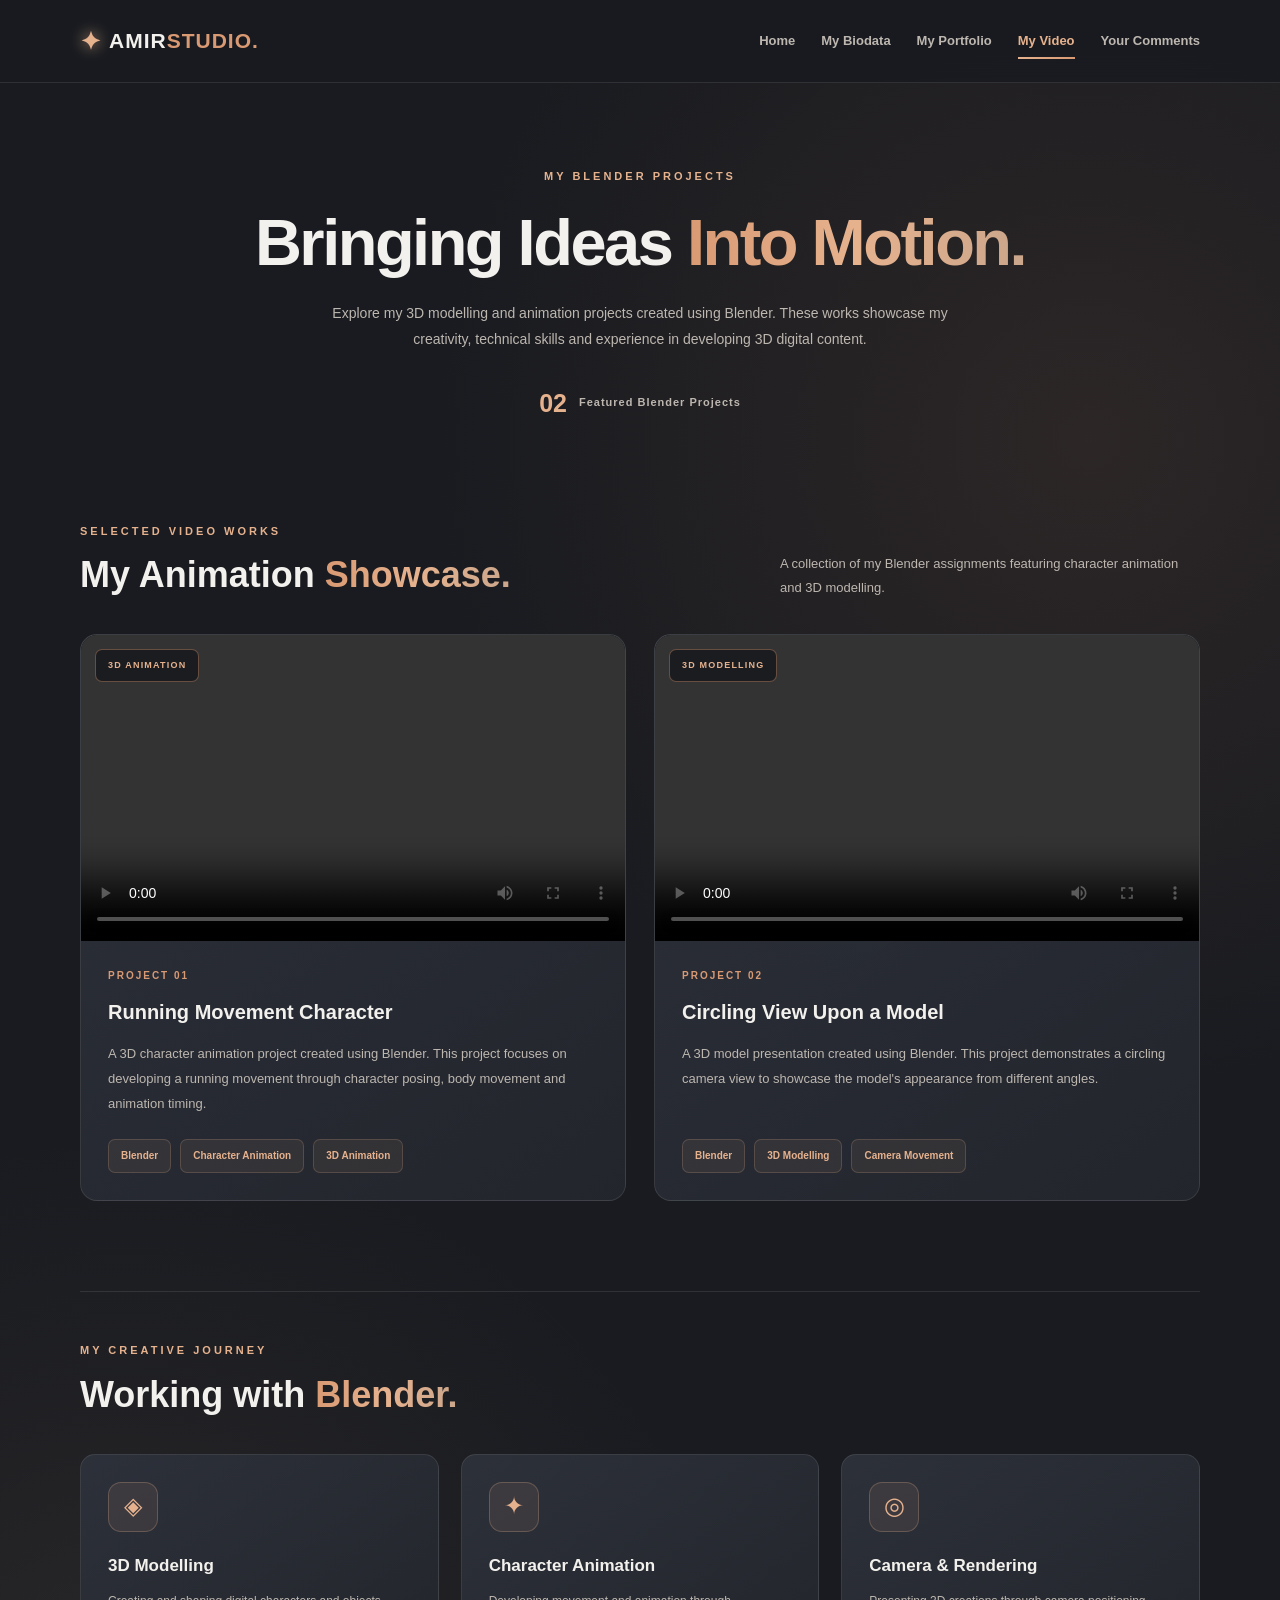
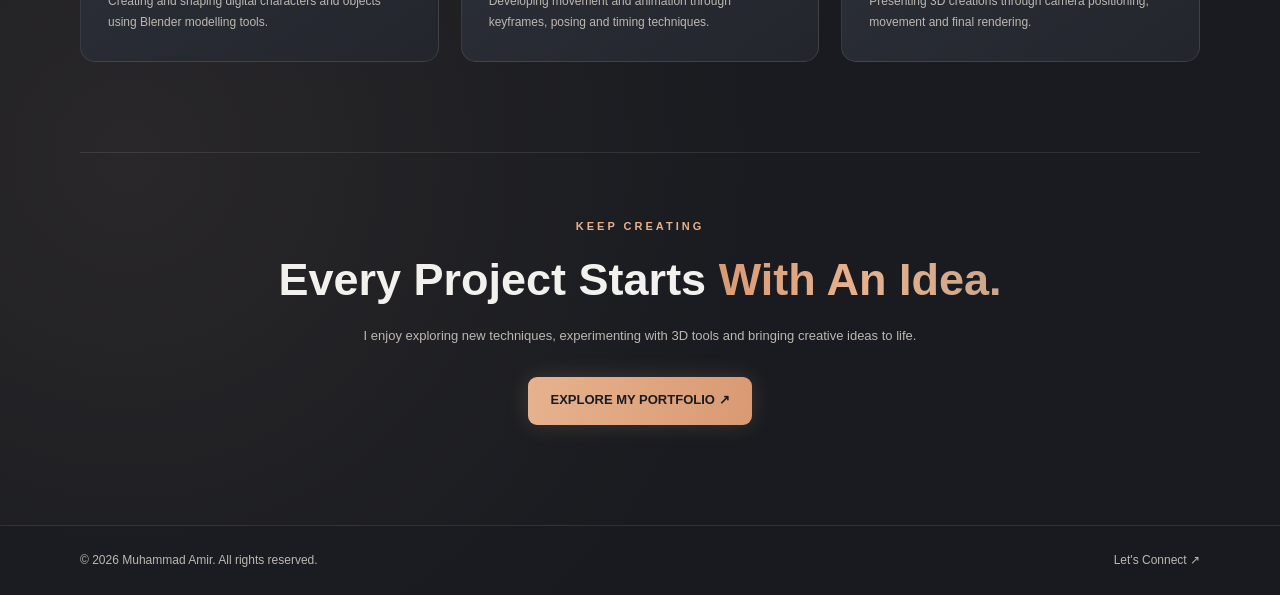
==== video.html @ 8c82a7aa "Add files via upload" ====
<!DOCTYPE html>
<html lang="en">

<head>

    <meta charset="UTF-8">

    <meta name="viewport" content="width=device-width, initial-scale=1.0">

    <title>My Video | AMIR STUDIO</title>

    <link rel="stylesheet" href="css/style.css">

    <script src="js/script.js" defer></script>

</head>

<body class="video-page">


    <!-- NAVIGATION BAR -->

    <header class="site-header">

        <div class="container nav-container">

            <a href="index.html" class="logo">
                <span class="logo-icon">✦</span>
                AMIR<span class="logo-highlight">STUDIO.</span>
            </a>

            <nav class="main-nav">

                <a href="index.html">Home</a>

                <a href="biodata.html">My Biodata</a>

                <a href="portfolio.html">My Portfolio</a>

                <a href="video.html" class="active">My Video</a>

                <a href="comments.html">Your Comments</a>

            </nav>

        </div>

    </header>



    <main>


        <!-- VIDEO HERO -->

        <section class="video-hero container">

            <p class="section-label">
                MY BLENDER PROJECTS
            </p>

            <h1>
                Bringing Ideas
                <span class="gradient-text">Into Motion.</span>
            </h1>

            <p class="video-intro">

                Explore my 3D modelling and animation projects
                created using Blender. These works showcase
                my creativity, technical skills and experience
                in developing 3D digital content.

            </p>

            <div class="video-count">

                <span class="count-number">02</span>

                <span class="count-description">
                    Featured Blender Projects
                </span>

            </div>

        </section>




        <!-- BLENDER PROJECTS -->

        <section class="blender-projects container">


            <!-- SECTION HEADING -->

            <div class="video-section-heading">

                <div>

                    <p class="section-label">
                        SELECTED VIDEO WORKS
                    </p>

                    <h2>
                        My Animation
                        <span class="gradient-text">Showcase.</span>
                    </h2>

                </div>

                <p>
                    A collection of my Blender assignments
                    featuring character animation and
                    3D modelling.
                </p>

            </div>




            <!-- VIDEO GRID -->

            <div class="blender-video-grid">


                <!-- =================================
                     PROJECT 01
                     RUNNING MOVEMENT CHARACTER
                ================================== -->

                <article class="blender-video-card">


                    <!-- VIDEO PLAYER -->

                    <div class="blender-video-frame">

                        <span class="blender-video-label">
                            3D ANIMATION
                        </span>

                        <video
                            controls
                            preload="metadata"
                            playsinline
                        >

                            <source
                                src="videos/running-movement.mp4"
                                type="video/mp4"
                            >

                            Your browser does not support HTML video.

                        </video>

                    </div>



                    <!-- VIDEO INFORMATION -->

                    <div class="blender-video-info">


                        <span class="blender-project-number">
                            PROJECT 01
                        </span>


                        <h3>
                            Running Movement Character
                        </h3>


                        <p>

                            A 3D character animation project
                            created using Blender. This project
                            focuses on developing a running
                            movement through character posing,
                            body movement and animation timing.

                        </p>



                        <!-- PROJECT TAGS -->

                        <div class="blender-video-tags">

                            <span>Blender</span>

                            <span>Character Animation</span>

                            <span>3D Animation</span>

                        </div>


                    </div>

                </article>




                <!-- =================================
                     PROJECT 02
                     CIRCLING VIEW UPON A MODEL
                ================================== -->

                <article class="blender-video-card">


                    <!-- VIDEO PLAYER -->

                    <div class="blender-video-frame">

                        <span class="blender-video-label">
                            3D MODELLING
                        </span>


                        <video
                            controls
                            preload="metadata"
                            playsinline
                        >

                            <source
                                src="videos/circling-view-model.mp4"
                                type="video/mp4"
                            >

                            Your browser does not support HTML video.

                        </video>

                    </div>



                    <!-- VIDEO INFORMATION -->

                    <div class="blender-video-info">


                        <span class="blender-project-number">
                            PROJECT 02
                        </span>


                        <h3>
                            Circling View Upon a Model
                        </h3>


                        <p>

                            A 3D model presentation created
                            using Blender. This project
                            demonstrates a circling camera
                            view to showcase the model's
                            appearance from different angles.

                        </p>



                        <!-- PROJECT TAGS -->

                        <div class="blender-video-tags">

                            <span>Blender</span>

                            <span>3D Modelling</span>

                            <span>Camera Movement</span>

                        </div>


                    </div>

                </article>


            </div>

        </section>




        <!-- CREATIVE PROCESS -->

        <section class="video-process-section container">


            <div class="video-section-heading">

                <div>

                    <p class="section-label">
                        MY CREATIVE JOURNEY
                    </p>

                    <h2>
                        Working with
                        <span class="gradient-text">Blender.</span>
                    </h2>

                </div>

            </div>



            <div class="video-process-grid">


                <div class="video-process-card">

                    <div class="video-process-icon">
                        ◈
                    </div>

                    <h3>3D Modelling</h3>

                    <p>
                        Creating and shaping digital
                        characters and objects using
                        Blender modelling tools.
                    </p>

                </div>



                <div class="video-process-card">

                    <div class="video-process-icon">
                        ✦
                    </div>

                    <h3>Character Animation</h3>

                    <p>
                        Developing movement and animation
                        through keyframes, posing and
                        timing techniques.
                    </p>

                </div>



                <div class="video-process-card">

                    <div class="video-process-icon">
                        ◎
                    </div>

                    <h3>Camera & Rendering</h3>

                    <p>
                        Presenting 3D creations through
                        camera positioning, movement
                        and final rendering.
                    </p>

                </div>


            </div>

        </section>




        <!-- CLOSING -->

        <section class="video-closing container">

            <p class="section-label">
                KEEP CREATING
            </p>

            <h2>
                Every Project Starts
                <span class="gradient-text">With An Idea.</span>
            </h2>

            <p>

                I enjoy exploring new techniques,
                experimenting with 3D tools and
                bringing creative ideas to life.

            </p>

            <a href="portfolio.html" class="btn btn-primary">

                EXPLORE MY PORTFOLIO ↗

            </a>

        </section>


    </main>




    <!-- FOOTER -->

    <footer class="site-footer">

        <div class="container footer-content">

            <p>
                © 2026 Muhammad Amir. All rights reserved.
            </p>

            <a href="comments.html">
                Let's Connect ↗
            </a>

        </div>

    </footer>


</body>

</html>
---- css/style.css ----
/* AMIR STUDIO — CHARCOAL + COPPER
   Complete stylesheet for all five pages. */

:root {
    --bg: #191B20;
    --surface: #23262D;
    --surface-light: #2E323B;
    --copper: #D99A73;
    --copper-light: #E6B28E;
    --sand: #CBA68B;
    --text: #F3F1ED;
    --muted: #BDB7B0;
    --border: rgba(243, 241, 237, 0.10);
}

/* GENERAL */

* { margin: 0; padding: 0; box-sizing: border-box; }

html { scroll-behavior: smooth; }

body {
    font-family: Arial, Helvetica, sans-serif;
    color: var(--text);
    line-height: 1.6;
    overflow-x: hidden;
    background:
        radial-gradient(
            circle at 85% 20%,
            rgba(185, 121, 84, 0.12),
            transparent 32%
        ),
        radial-gradient(
            circle at 10% 80%,
            rgba(230, 178, 142, 0.08),
            transparent 30%
        ),
        var(--bg);
}

a { text-decoration: none; }

img { max-width: 100%; }

.container {
    width: min(1120px, calc(100% - 48px));
    margin: 0 auto;
}

/* NAVIGATION */

.site-header {
    position: relative; z-index: 10;
    border-bottom: 1px solid var(--border);
    backdrop-filter: blur(15px);
    -webkit-backdrop-filter: blur(15px);
    background: rgba(25, 27, 32, 0.88);
}

.nav-container {
    min-height: 82px; display: flex;
    justify-content: space-between; align-items: center; gap: 24px;
}

.logo {
    display: inline-flex; align-items: center;
    color: var(--text); font-size: 21px; font-weight: 800;
    letter-spacing: 1px; white-space: nowrap;
}

.logo-icon {
    color: var(--copper-light); margin-right: 7px;
    font-size: 25px; text-shadow: 0 0 15px var(--copper-light);
}

.logo-highlight { color: var(--copper); }

.main-nav { display: flex; align-items: center; gap: 26px; }

.main-nav a {
    position: relative; color: var(--muted);
    font-size: 13px; font-weight: 600;
    padding: 8px 0; transition: 0.3s ease;
}

.main-nav a::after {
    content: ""; position: absolute;
    left: 0; bottom: 0; width: 0; height: 2px;
    background: linear-gradient(
        90deg, var(--copper-light), var(--copper)
    );
    transition: width 0.3s ease;
}

.main-nav a:hover,
.main-nav a.active { color: var(--copper-light); }

.main-nav a:hover::after,
.main-nav a.active::after { width: 100%; }

.gradient-text {
    display: block;
    background: linear-gradient(
        90deg, var(--copper), var(--copper-light), var(--sand)
    );
    background-clip: text;
    -webkit-background-clip: text;
    -webkit-text-fill-color: transparent;
}

/* HOMEPAGE */

.hero {
    min-height: 650px; display: grid;
    grid-template-columns: 1.05fr 0.95fr;
    align-items: center; gap: 35px;
    padding-top: 65px; padding-bottom: 65px;
}

.hero-content { position: relative; z-index: 2; }

.eyebrow {
    display: inline-flex; align-items: center; gap: 10px;
    color: var(--copper-light); font-size: 11px;
    font-weight: 700; letter-spacing: 2px; margin-bottom: 25px;
}

.status-dot {
    width: 8px; height: 8px; border-radius: 50%;
    background: var(--copper-light);
    box-shadow: 0 0 12px var(--copper-light);
    animation: pulse 2s infinite;
}

.hero h1 {
    font-size: clamp(43px, 5.5vw, 72px);
    line-height: 1.12; letter-spacing: -3px;
    font-weight: 800; margin-bottom: 24px;
}

.hero-intro {
    max-width: 490px; font-size: 15px;
    color: var(--muted); line-height: 1.9; margin-bottom: 32px;
}

.hero-intro strong { color: var(--text); }

.hero-actions {
    display: flex; align-items: center;
    flex-wrap: wrap; gap: 15px;
}

/* BUTTONS */

.btn {
    min-height: 48px; padding: 12px 22px;
    display: inline-flex; align-items: center; justify-content: center;
    gap: 12px; border-radius: 9px;
    font-size: 13px; font-weight: 700; transition: all 0.3s ease;
}

.btn-primary {
    background: linear-gradient(
        100deg, var(--copper-light), var(--copper)
    );
    color: #191B20;
    box-shadow: 0 0 22px rgba(230, 178, 142, 0.18);
}

.btn-primary:hover {
    transform: translateY(-4px);
    box-shadow: 0 0 28px rgba(230, 178, 142, 0.4);
}

.btn-secondary {
    color: var(--text);
    border: 1px solid rgba(243, 241, 237, 0.2);
    background: rgba(243, 241, 237, 0.02);
}

.btn-secondary:hover {
    border-color: var(--copper); color: var(--copper);
    transform: translateY(-4px);
}

.hero-note {
    display: flex; align-items: center; gap: 12px;
    color: var(--muted); font-size: 12px; margin-top: 45px;
}

.note-line {
    display: block; width: 30px; height: 2px;
    background: var(--sand); box-shadow: 0 0 10px var(--sand);
}

/* HOMEPAGE PROFILE */

.hero-art {
    min-height: 460px; display: flex;
    justify-content: center; align-items: center; position: relative;
}

.visual-card {
    width: 310px; height: 380px; padding: 22px;
    position: relative; z-index: 2; display: flex;
    flex-direction: column; justify-content: space-between;
    overflow: hidden; border-radius: 25px;
    transform: rotate(-5deg); transition: 0.5s ease;
    border: 1px solid rgba(217, 154, 115, 0.5);
    background: linear-gradient(
        145deg,
        rgba(217, 154, 115, 0.22),
        rgba(35, 38, 45, 0.95) 55%,
        rgba(230, 178, 142, 0.14)
    );
    box-shadow:
        0 0 50px rgba(185, 121, 84, 0.2),
        inset 0 0 35px rgba(243, 241, 237, 0.03);
}

.visual-card:hover {
    transform: rotate(0deg) scale(1.04);
    box-shadow:
        0 0 65px rgba(185, 121, 84, 0.35),
        inset 0 0 35px rgba(243, 241, 237, 0.05);
}

.visual-top {
    display: flex; justify-content: space-between;
    align-items: center; color: var(--muted);
    font-size: 10px; letter-spacing: 2px;
}

.visual-dot {
    width: 9px; height: 9px; border-radius: 50%;
    background: var(--sand); box-shadow: 0 0 12px var(--sand);
}

.profile-photo {
    display: block; width: 100%; height: 270px;
    object-fit: cover; object-position: center 18%;
    border-radius: 16px; transition: 0.4s ease;
    border: 1px solid rgba(230, 178, 142, 0.5);
    box-shadow:
        0 0 25px rgba(230, 178, 142, 0.16),
        0 0 35px rgba(217, 154, 115, 0.15);
}

.visual-card:hover .profile-photo {
    transform: scale(1.02);
    box-shadow: 0 0 35px rgba(230, 178, 142, 0.3);
}

.visual-bottom {
    display: flex; justify-content: space-between;
    color: var(--copper-light); font-size: 9px;
    font-weight: 700; letter-spacing: 1px;
}

.orbit {
    position: absolute; border-radius: 50%; pointer-events: none;
    border: 1px solid rgba(230, 178, 142, 0.25);
}

.orbit-one {
    width: 420px; height: 420px;
    animation: rotate-orbit 18s linear infinite;
}

.orbit-two {
    width: 490px; height: 300px;
    animation: rotate-orbit 25s linear infinite reverse;
    border-color: rgba(203, 166, 139, 0.3);
}

.floating-tag {
    position: absolute; z-index: 3;
    padding: 12px 16px; border-radius: 10px;
    box-shadow: 0 10px 30px rgba(0, 0, 0, 0.3);
    font-size: 10px; font-weight: 700; letter-spacing: 1px;
    animation: float 3s ease-in-out infinite;
    border: 1px solid rgba(243, 241, 237, 0.15);
    background: rgba(35, 38, 45, 0.95);
}

.tag-top { top: 65px; right: -5px; color: var(--copper); }

.tag-bottom {
    bottom: 65px; left: -12px;
    color: var(--copper-light); animation-delay: 1.5s;
}

.tag-dot {
    display: inline-block; width: 8px; height: 8px;
    border-radius: 50%; margin-right: 7px;
    background: var(--copper-light);
    box-shadow: 0 0 12px var(--copper-light);
}

.creative-strip {
    display: grid; grid-template-columns: repeat(3, 1fr);
    gap: 20px; padding: 25px 0;
    border-top: 1px solid var(--border);
    border-bottom: 1px solid var(--border);
}

.creative-strip div { display: flex; align-items: center; gap: 15px; }

.creative-strip span {
    color: var(--copper); font-size: 12px; font-weight: 800;
}

.creative-strip p {
    color: var(--muted); font-size: 11px;
    font-weight: 700; letter-spacing: 1.5px;
}

/* SHARED HEADINGS */

.section-heading { text-align: center; margin-bottom: 55px; }

.section-label {
    color: var(--copper-light); font-size: 11px;
    font-weight: 700; letter-spacing: 3px; margin-bottom: 12px;
}

.section-heading h2 {
    font-size: clamp(35px, 5vw, 52px);
    font-weight: 800; letter-spacing: -2px; margin-bottom: 12px;
}

.section-heading h2 .gradient-text { display: inline; }

.section-description { color: var(--muted); font-size: 14px; }

/* PROJECT CARDS */

.featured-projects { padding-top: 110px; padding-bottom: 100px; }

.project-grid {
    display: grid;
    grid-template-columns: repeat(3, minmax(0, 1fr));
    gap: 25px;
}

.project-card {
    min-width: 0; overflow: hidden;
    border: 1px solid var(--border); border-radius: 16px;
    transition:
        transform 0.4s ease,
        border-color 0.4s ease,
        box-shadow 0.4s ease;
    background: linear-gradient(
        145deg, rgba(46, 50, 59, 0.9), rgba(35, 38, 45, 0.95)
    );
}

.project-card:hover {
    transform: translateY(-9px); border-color: var(--copper);
    box-shadow:
        0 15px 40px rgba(185, 121, 84, 0.16),
        0 0 20px rgba(230, 178, 142, 0.08);
}

.project-image {
    height: 245px; position: relative; display: flex;
    justify-content: center; align-items: center;
    overflow: hidden; padding: 8px; background: #202329;
}

.project-image img {
    display: block; width: 100%; height: 100%;
    object-fit: contain; object-position: center;
    transition: transform 0.5s ease;
}

.project-card:hover .project-image img { transform: scale(1.04); }

.project-category {
    position: absolute; top: 14px; left: 14px; z-index: 1;
    padding: 7px 11px; border-radius: 6px;
    color: var(--copper-light); font-size: 9px;
    font-weight: 700; letter-spacing: 1px;
    backdrop-filter: blur(10px);
    -webkit-backdrop-filter: blur(10px);
    background: rgba(25, 27, 32, 0.9);
    border: 1px solid rgba(217, 154, 115, 0.4);
}

.project-info { padding: 23px; }

.project-number {
    display: block; color: var(--copper);
    font-size: 10px; font-weight: 700;
    letter-spacing: 2px; margin-bottom: 10px;
}

.project-info h3 {
    color: var(--text); font-size: 17px;
    line-height: 1.4; margin-bottom: 12px;
}

.project-info p {
    min-height: 85px; color: var(--muted);
    font-size: 12px; line-height: 1.8; margin-bottom: 18px;
}

.project-link {
    display: inline-flex; align-items: center; gap: 10px;
    color: var(--copper-light); font-size: 12px; font-weight: 700;
    transition: color 0.3s ease, gap 0.3s ease;
}

.project-link:hover { color: var(--copper); gap: 15px; }

.projects-footer {
    display: flex; justify-content: center; margin-top: 45px;
}

/* BIODATA */

.biodata-hero {
    padding-top: 65px; padding-bottom: 35px; text-align: center;
}

.biodata-hero h1 {
    font-size: clamp(42px, 5vw, 58px);
    line-height: 1.15; margin: 15px 0;
}

.biodata-hero .gradient-text { display: inline; }

.biodata-hero > p:last-child { color: var(--muted); font-size: 14px; }

.about-section { padding-top: 35px; padding-bottom: 90px; }

.about-content {
    display: grid;
    grid-template-columns: 300px minmax(0, 1fr);
    align-items: center; gap: 55px;
}

.about-image {
    position: relative; isolation: isolate;
    width: 300px; height: 450px; padding: 5px; border: none;
    border-radius: 22px;
    transition: transform 0.4s ease, box-shadow 0.4s ease;
    background: linear-gradient(
        145deg, #D99A73 0%, #E6B28E 55%, #B97954 100%
    );
    box-shadow:
        0 18px 45px rgba(0, 0, 0, 0.35),
        0 0 25px rgba(230, 178, 142, 0.16),
        0 0 35px rgba(217, 154, 115, 0.13);
}

.about-image::after {
    content: ""; position: absolute;
    inset: 13px -12px -12px 13px; border-radius: 22px;
    z-index: 1; pointer-events: none;
    transition: transform 0.4s ease, border-color 0.4s ease;
    border: 1.5px solid rgba(217, 154, 115, 0.7);
}

.about-image::before {
    content: ""; position: absolute; top: -5px; right: 28px;
    width: 48px; height: 5px;
    background: var(--copper-light);
    border-radius: 10px;
    box-shadow: 0 0 14px var(--copper-light); z-index: 3;
}

.about-image img {
    position: relative; z-index: 2; display: block;
    width: 100%; height: 100%; object-fit: cover;
    object-position: center top; border-radius: 17px;
    border: 1px solid rgba(25, 27, 32, 0.4);
}

.about-image:hover {
    transform: translateY(-7px);
    box-shadow:
        0 22px 50px rgba(0, 0, 0, 0.4),
        0 0 35px rgba(230, 178, 142, 0.24),
        0 0 40px rgba(217, 154, 115, 0.2);
}

.about-image:hover::after {
    transform: translate(5px, 5px);
    border-color: var(--copper-light);
}

.about-text { max-width: 600px; }

.about-text h2 {
    color: var(--text); font-size: 32px;
    font-weight: 800; margin-bottom: 20px;
}

.about-text p {
    color: var(--muted); font-size: 14px;
    line-height: 1.9; margin-bottom: 15px;
}

.personal-section { padding-top: 60px; padding-bottom: 90px; }

.personal-grid {
    display: grid;
    grid-template-columns: repeat(2, minmax(0, 1fr)); gap: 20px;
}

.info-card {
    padding: 25px; border: 1px solid var(--border);
    border-radius: 14px; transition: 0.3s ease;
    background: linear-gradient(
        145deg, rgba(46, 50, 59, 0.95), rgba(35, 38, 45, 0.95)
    );
}

.info-card:hover {
    transform: translateY(-5px); border-color: var(--copper);
    box-shadow: 0 10px 30px rgba(185, 121, 84, 0.12);
}

.info-label {
    display: block; color: var(--copper-light);
    font-size: 10px; font-weight: 700;
    letter-spacing: 2px; margin-bottom: 10px;
}

.info-card h3 {
    color: var(--text); font-size: 17px;
    font-weight: 700; line-height: 1.5;
}

/* EDUCATION */

.education-section { padding-top: 60px; padding-bottom: 90px; }

.education-list {
    max-width: 950px; margin: 0 auto;
    display: flex; flex-direction: column; gap: 24px;
}

.education-card {
    position: relative; min-width: 0; display: flex;
    align-items: flex-start; gap: 25px; padding: 32px;
    border: 1px solid rgba(255, 255, 255, 0.09);
    border-left: 3px solid var(--copper);
    border-radius: 16px; transition: all 0.35s ease;
    background: linear-gradient(
        145deg, rgba(46, 50, 59, 0.96), rgba(35, 38, 45, 0.96)
    );
    border-top: 1px solid rgba(243, 241, 237, 0.09);
    border-right: 1px solid rgba(243, 241, 237, 0.09);
    border-bottom: 1px solid rgba(243, 241, 237, 0.09);
}

.education-card:hover {
    transform: translateX(6px);
    border-color: var(--copper-light);
    box-shadow:
        0 12px 35px rgba(230, 178, 142, 0.1),
        0 0 22px rgba(217, 154, 115, 0.08);
}

.education-icon {
    flex-shrink: 0; width: 55px; height: 55px;
    display: flex; justify-content: center; align-items: center;
    color: var(--copper-light); font-size: 23px;
    border-radius: 14px; background: rgba(230, 178, 142, 0.09);
    border: 1px solid rgba(230, 178, 142, 0.25);
}

.education-details { flex: 1; min-width: 0; }

.education-date {
    display: inline-block; color: var(--copper);
    font-size: 10px; font-weight: 800;
    letter-spacing: 2px; margin-bottom: 12px;
}

.education-details h3 {
    color: var(--text); font-size: 20px;
    line-height: 1.5; margin-bottom: 10px;
}

.education-details > p {
    color: var(--muted); font-size: 13px;
    line-height: 1.8; margin-bottom: 5px;
}

.education-details .education-description { margin-top: 12px; }

/* ACHIEVEMENTS */

.achievement-section { padding-top: 60px; padding-bottom: 90px; }

.achievement-card {
    display: flex; align-items: flex-start; gap: 20px;
    min-width: 0; padding: 28px;
    border: 1px solid var(--border); border-radius: 16px;
    transition: all 0.35s ease;
    background: linear-gradient(
        145deg, rgba(46, 50, 59, 0.95), rgba(35, 38, 45, 0.95)
    );
}

.achievement-card:hover {
    transform: translateY(-6px); border-color: var(--copper);
    box-shadow: 0 12px 30px rgba(185, 121, 84, 0.14);
}

.achievement-icon {
    flex-shrink: 0; width: 48px; height: 48px;
    display: flex; align-items: center; justify-content: center;
    border-radius: 13px; color: var(--copper-light);
    font-size: 13px; font-weight: 800;
    background: rgba(217, 154, 115, 0.12);
    border: 1px solid rgba(217, 154, 115, 0.3);
}

.achievement-content { flex: 1; min-width: 0; }

.achievement-content .education-date {
    display: block; color: var(--copper);
    font-size: 10px; font-weight: 800; letter-spacing: 2px;
}

.achievement-content h3 {
    color: var(--text); font-size: 17px;
    line-height: 1.5; margin: 12px 0;
}

.achievement-content p {
    color: var(--muted); font-size: 13px; line-height: 1.8;
}

.leadership-highlight {
    display: flex; align-items: center; gap: 25px;
    padding: 30px; margin-bottom: 55px;
    border: 1px solid rgba(230, 178, 142, 0.25);
    border-left: 4px solid var(--copper-light);
    border-radius: 16px; transition: 0.35s ease;
    background: linear-gradient(
        120deg,
        rgba(230, 178, 142, 0.1),
        rgba(217, 154, 115, 0.12),
        rgba(203, 166, 139, 0.06)
    );
    border-top: 1px solid rgba(230, 178, 142, 0.25);
    border-right: 1px solid rgba(230, 178, 142, 0.25);
    border-bottom: 1px solid rgba(230, 178, 142, 0.25);
}

.leadership-highlight:hover {
    transform: translateY(-5px); border-color: var(--copper);
    box-shadow:
        0 12px 35px rgba(230, 178, 142, 0.1),
        0 0 25px rgba(217, 154, 115, 0.08);
}

.leadership-icon {
    flex-shrink: 0; width: 80px; height: 80px;
    display: flex; align-items: center; justify-content: center;
    border-radius: 18px; color: var(--copper-light);
    font-size: 28px; background: rgba(230, 178, 142, 0.12);
    border: 1px solid rgba(230, 178, 142, 0.3);
    box-shadow: 0 0 20px rgba(230, 178, 142, 0.08);
}

.leadership-info { flex: 1; min-width: 0; }

.leadership-info .education-date {
    display: inline-block; margin-bottom: 5px;
}

.leadership-info h3 {
    color: var(--text); font-size: 21px;
    line-height: 1.4; margin-bottom: 8px;
}

.leadership-info p {
    color: var(--muted); font-size: 13px; line-height: 1.8;
}

/* PROGRAMMES */

.program-heading {
    display: grid; grid-template-columns: 1fr 0.85fr;
    align-items: center; gap: 40px; margin-bottom: 30px;
}

.program-heading-title {
    display: flex; flex-direction: column; gap: 8px;
}

.program-kicker {
    color: var(--copper-light); font-size: 11px;
    font-weight: 800; letter-spacing: 2.5px; margin: 0;
}

.program-heading h3 {
    color: var(--text); font-size: clamp(25px, 3vw, 32px);
    line-height: 1.3; margin: 0;
}

.program-heading-description {
    color: var(--muted); font-size: 13px;
    line-height: 1.8; margin: 0; max-width: 450px;
}

.program-grid {
    display: grid;
    grid-template-columns: repeat(2, minmax(0, 1fr)); gap: 20px;
}

.program-grid .achievement-card {
    display: flex; align-items: flex-start; gap: 18px;
    min-width: 0; min-height: 190px; padding: 25px;
    border: 1px solid var(--border); border-radius: 15px;
    transition:
        transform 0.35s ease,
        border-color 0.35s ease,
        box-shadow 0.35s ease;
    background: linear-gradient(
        145deg, rgba(46, 50, 59, 0.96), rgba(35, 38, 45, 0.98)
    );
}

.program-grid .achievement-card:hover {
    transform: translateY(-6px);
    border-color: var(--copper-light);
    box-shadow:
        0 12px 30px rgba(230, 178, 142, 0.1),
        0 0 20px rgba(217, 154, 115, 0.08);
}

.program-grid .achievement-icon {
    flex-shrink: 0; width: 60px; height: 60px;
    display: flex; align-items: center; justify-content: center;
    color: var(--copper-light); border-radius: 16px;
    font-size: 15px; font-weight: 800;
    background: rgba(217, 154, 115, 0.12);
    border: 1px solid rgba(217, 154, 115, 0.3);
}

.program-grid .achievement-content { flex: 1; min-width: 0; }

.program-grid .achievement-content .education-date {
    display: block; color: var(--copper);
    font-size: 10px; font-weight: 800; letter-spacing: 1.8px;
    line-height: 1.7; margin-bottom: 10px;
}

.program-grid .achievement-content h3 {
    color: var(--text); font-size: 17px; font-weight: 700;
    line-height: 1.5; margin: 3px 0 16px;
}

.program-grid .achievement-content p {
    color: var(--muted); font-size: 13px;
    line-height: 1.8; margin-bottom: 5px;
}

.program-grid .achievement-content p strong {
    color: var(--copper-light); font-weight: 700;
}

/* SKILLS AND INTERESTS */

.skills-section { padding-top: 60px; padding-bottom: 90px; }

.skills-grid {
    display: grid;
    grid-template-columns: repeat(3, minmax(0, 1fr)); gap: 22px;
}

.skill-card {
    padding: 28px 23px;
    border: 1px solid var(--border);
    border-radius: 16px; transition: 0.35s ease;
    background: linear-gradient(
        145deg, rgba(46, 50, 59, 0.95), rgba(35, 38, 45, 0.95)
    );
}

.skill-card:hover {
    transform: translateY(-7px); border-color: var(--copper);
    box-shadow: 0 12px 30px rgba(185, 121, 84, 0.15);
}

.skill-icon {
    width: 52px; height: 52px;
    display: flex; align-items: center; justify-content: center;
    margin-bottom: 22px; border-radius: 12px;
    color: var(--copper-light); font-size: 24px; font-weight: 800;
    background: rgba(217, 154, 115, 0.12);
    border: 1px solid rgba(217, 154, 115, 0.3);
}

.skill-card h3 {
    color: var(--text); font-size: 18px; margin-bottom: 12px;
}

.skill-card p {
    color: var(--muted); font-size: 13px; line-height: 1.8;
}

.interests-box {
    margin-top: 35px; padding: 30px;
    border: 1px solid var(--border); border-radius: 16px;
    background: rgba(35, 38, 45, 0.75);
}

.interests-box h3 {
    color: var(--text); font-size: 20px; margin-bottom: 20px;
}

.interest-tags { display: flex; flex-wrap: wrap; gap: 12px; }

.interest-tags span {
    padding: 9px 15px; color: var(--copper-light);
    border-radius: 8px; font-size: 12px; font-weight: 600;
    transition: 0.3s ease;
    background: rgba(230, 178, 142, 0.07);
    border: 1px solid rgba(230, 178, 142, 0.2);
}

.interest-tags span:hover {
    color: var(--text); border-color: var(--copper);
    background: rgba(217, 154, 115, 0.18);
}

/* TIMETABLE */

.timetable-section { padding-top: 60px; padding-bottom: 110px; }

.timetable-wrapper {
    width: 100%; overflow-x: auto;
    background: var(--surface);
    border: 1px solid var(--border); border-radius: 14px;
}

.timetable {
    width: 100%; border-collapse: collapse;
    min-width: 600px; color: var(--text);
}

.timetable th {
    padding: 18px 22px; text-align: left;
    color: var(--copper-light); font-size: 11px;
    font-weight: 800; letter-spacing: 1.5px;
    background: linear-gradient(
        100deg, rgba(217, 154, 115, 0.2), rgba(230, 178, 142, 0.12)
    );
}

.timetable td {
    padding: 17px 22px; color: var(--muted); font-size: 13px;
    border-bottom: 1px solid var(--border);
}

.timetable tbody tr:last-child td { border-bottom: none; }

.timetable tbody tr { transition: 0.3s ease; }

.timetable td:first-child { color: var(--text); font-weight: 700; }

.timetable tbody tr:hover {
    background: rgba(217, 154, 115, 0.08);
}

/* PORTFOLIO */

.portfolio-hero {
    padding-top: 85px; padding-bottom: 75px; text-align: center;
}

.portfolio-hero h1 {
    font-size: clamp(42px, 6vw, 68px); font-weight: 800;
    letter-spacing: -2.5px; line-height: 1.15; margin: 18px 0;
}

.portfolio-hero h1 .gradient-text { display: inline; }

.portfolio-intro {
    max-width: 650px; margin: 0 auto;
    color: var(--muted); font-size: 14px; line-height: 1.9;
}

.portfolio-stats {
    display: flex; justify-content: center;
    gap: 65px; margin-top: 45px;
}

.portfolio-stat { text-align: center; }

.portfolio-stat h2 {
    color: var(--copper-light); font-size: 30px;
    font-weight: 800; margin-bottom: 5px;
    text-shadow: 0 0 18px rgba(230, 178, 142, 0.2);
}

.portfolio-stat p {
    color: var(--muted); font-size: 11px;
    font-weight: 600; letter-spacing: 1px;
}

.portfolio-projects { padding-top: 35px; padding-bottom: 90px; }

.portfolio-section-heading {
    display: flex; justify-content: space-between;
    align-items: flex-end; gap: 30px; margin-bottom: 35px;
}

.portfolio-section-heading h2 {
    color: var(--text); font-size: 36px;
    font-weight: 800; line-height: 1.3;
}

.portfolio-section-heading h2 .gradient-text { display: inline; }

.portfolio-section-heading > p {
    max-width: 400px; color: var(--muted);
    font-size: 13px; line-height: 1.8; margin-bottom: 5px;
}

.portfolio-projects .project-image {
    height: 270px; padding: 12px; background: #202329;
}

.portfolio-projects .project-image img {
    width: 100%; height: 100%; object-fit: contain;
    border-radius: 8px; transition: transform 0.5s ease;
}

.portfolio-projects .project-card:hover .project-image img {
    transform: scale(1.04);
}

.portfolio-projects .project-info { padding: 25px; }

.portfolio-projects .project-info h3 {
    min-height: 48px; font-size: 18px; line-height: 1.45;
}

.portfolio-projects .project-info p {
    min-height: 115px; font-size: 12px;
    line-height: 1.8; margin-bottom: 20px;
}

.portfolio-project-type {
    display: inline-flex; align-items: center;
    padding: 7px 12px; color: var(--copper-light);
    border-radius: 6px; font-size: 10px;
    font-weight: 700; letter-spacing: 0.8px;
    background: rgba(230, 178, 142, 0.08);
    border: 1px solid rgba(230, 178, 142, 0.2);
}

.portfolio-closing {
    text-align: center;
    padding-top: 65px; padding-bottom: 100px;
    border-top: 1px solid var(--border);
}

.portfolio-closing h2 {
    color: var(--text); font-size: clamp(30px, 5vw, 45px);
    font-weight: 800; line-height: 1.3; margin: 15px 0;
}

.portfolio-closing h2 .gradient-text { display: inline; }

.portfolio-closing > p:not(.section-label) {
    max-width: 570px; margin: 0 auto 28px;
    color: var(--muted); font-size: 13px; line-height: 1.9;
}

/* FOOTER */

.site-footer {
    padding: 25px 0; border-top: 1px solid var(--border);
    background: rgba(25, 27, 32, 0.5);
}

.footer-content {
    display: flex; justify-content: space-between;
    align-items: center; gap: 15px;
}

.footer-content p { color: var(--muted); font-size: 12px; }

.footer-content a {
    color: var(--muted); font-size: 12px; transition: 0.3s ease;
}

.footer-content a:hover { color: var(--copper-light); }

/* PORTFOLIO PAGE LAYOUT */

.portfolio-page .project-grid {
    display: grid;
    grid-template-columns: repeat(3, minmax(0, 1fr));
    gap: 30px; align-items: stretch;
}

.portfolio-page .project-card {
    display: flex; flex-direction: column;
    min-width: 0; overflow: hidden;
}

.portfolio-page .portfolio-projects .project-image {
    height: 270px; padding: 12px; background: #202329;
}

.portfolio-page .portfolio-projects .project-info {
    display: flex; flex-direction: column;
    flex: 1; padding: 25px;
}

.portfolio-page .portfolio-projects .project-info p { flex-grow: 1; }

.portfolio-page .project-category { z-index: 2; }

.portfolio-page .portfolio-card-footer {
    display: flex; flex-direction: column;
    align-items: stretch; gap: 15px; margin-top: auto;
}

.portfolio-page .portfolio-project-type {
    display: inline-flex; align-items: center;
    width: fit-content; padding: 8px 13px;
    color: var(--copper-light); border-radius: 7px;
    font-size: 10px; font-weight: 700; letter-spacing: 0.7px;
    background: rgba(230, 178, 142, 0.08);
    border: 1px solid rgba(230, 178, 142, 0.23);
}

button.view-project-btn {
    appearance: none; -webkit-appearance: none;
    display: flex; align-items: center; justify-content: center;
    gap: 12px; width: 100%; min-height: 46px;
    padding: 12px 18px; border: none; border-radius: 9px;
    font-family: Arial, Helvetica, sans-serif;
    font-size: 11px; font-weight: 800; letter-spacing: 1.2px;
    cursor: pointer; transition: all 0.35s ease;
    color: #191B20;
    background: linear-gradient(100deg, #E6B28E, #D99A73);
    box-shadow: 0 4px 15px rgba(230, 178, 142, 0.12);
}

button.view-project-btn span {
    font-size: 17px; transition: transform 0.3s ease;
}

button.view-project-btn:hover {
    transform: translateY(-4px); color: #191B20;
    background: linear-gradient(
        100deg, #E6B28E, #EAC4A6, #CBA68B
    );
    box-shadow:
        0 0 15px rgba(230, 178, 142, 0.35),
        0 0 25px rgba(217, 154, 115, 0.25);
}

button.view-project-btn:hover span { transform: translate(4px, -3px); }

button.view-project-btn:active { transform: scale(0.97); }

button.view-project-btn:focus-visible {
    outline: 2px solid var(--copper-light); outline-offset: 4px;
}

/* PROJECT DETAILS POPUP */

.portfolio-page .project-dialog {
    max-width: 92vw; margin: auto; padding: 0;
    overflow: hidden; color: var(--text); border-radius: 16px;
    background: #23262D;
    border: 1px solid rgba(230, 178, 142, 0.4);
    box-shadow:
        0 0 45px rgba(230, 178, 142, 0.12),
        0 0 55px rgba(217, 154, 115, 0.12);
    width: min(1080px, 92vw);
    max-height: 90vh; max-height: 90dvh;
    overflow-y: auto; overscroll-behavior: contain;
}

.portfolio-page .project-dialog::backdrop {
    backdrop-filter: blur(10px);
    -webkit-backdrop-filter: blur(10px);
    background: rgba(12, 14, 18, 0.9);
}

.portfolio-page .project-dialog-content { padding: 20px; }

.portfolio-page .project-dialog-header {
    display: flex; align-items: center;
    justify-content: space-between; gap: 15px; margin-bottom: 17px;
    position: sticky; top: 0; z-index: 2;
    padding-bottom: 16px; background: #23262D;
    border-bottom: 1px solid rgba(217, 154, 115, 0.18);
}

.portfolio-page .project-dialog-header p {
    color: var(--copper-light); font-size: 11px;
    font-weight: 800; letter-spacing: 1.5px; line-height: 1.5;
}

.portfolio-page .dialog-close {
    flex-shrink: 0; width: 36px; height: 36px;
    display: flex; align-items: center; justify-content: center;
    color: var(--text); border-radius: 50%;
    font-size: 24px; cursor: pointer; transition: 0.3s ease;
    background: rgba(203, 166, 139, 0.12);
    border: 1px solid rgba(203, 166, 139, 0.4);
}

.portfolio-page .dialog-close:hover {
    background: var(--sand);
    transform: rotate(90deg); color: #191B20;
}

.portfolio-page .project-dialog-image {
    display: flex; align-items: center; justify-content: center;
    width: 100%; max-height: 78vh; overflow: auto;
}

.portfolio-page .project-dialog-image img {
    display: block; width: auto; height: auto;
    max-width: 100%; max-height: 72vh;
    object-fit: contain; border-radius: 8px;
}

.portfolio-page .project-dialog[open] {
    animation: projectPreviewAnimation 0.25s ease;
}

/* PORTFOLIO HERO */

.portfolio-page .portfolio-hero {
    display: block !important;
    width: min(1120px, calc(100% - 48px)) !important;
    margin: 0 auto !important;
    padding-top: 85px !important;
    padding-bottom: 75px !important;
    text-align: center !important;
}

.portfolio-page .portfolio-hero h1 {
    display: block !important;
    width: 100% !important; max-width: none !important;
    margin: 18px auto 22px !important;
    font-size: clamp(42px, 6vw, 68px) !important;
    line-height: 1.15 !important;
    letter-spacing: -2.5px !important;
    text-align: center !important;
}

.portfolio-page .portfolio-hero h1 .gradient-text {
    display: inline !important;
}

.portfolio-page .portfolio-intro {
    display: block !important; width: 100% !important;
    max-width: 650px !important; margin: 0 auto !important;
    color: var(--muted) !important;
    font-size: 14px !important; line-height: 1.9 !important;
    text-align: center !important;
}

.portfolio-page .portfolio-stats {
    display: flex !important;
    flex-direction: row !important; flex-wrap: nowrap !important;
    justify-content: center !important;
    align-items: center !important;
    width: 100% !important; gap: 65px !important;
    margin: 45px auto 0 !important;
}

.portfolio-page .portfolio-stat {
    display: flex !important; flex: 0 1 auto !important;
    flex-direction: column !important;
    align-items: center !important;
    justify-content: center !important;
    min-width: 120px !important; text-align: center !important;
}

.portfolio-page .portfolio-stat h2 {
    color: var(--copper-light) !important;
    font-size: 30px !important; font-weight: 800 !important;
    margin-bottom: 5px !important;
}

.portfolio-page .portfolio-stat p {
    color: var(--muted) !important;
    font-size: 11px !important; font-weight: 600 !important;
    letter-spacing: 1px !important;
}

.portfolio-page .portfolio-section-heading {
    display: flex !important;
    flex-direction: column !important;
    align-items: flex-start !important;
    justify-content: flex-start !important;
    gap: 12px !important; margin-bottom: 35px !important;
}

.portfolio-page .portfolio-section-heading > div {
    width: 100% !important;
}

.portfolio-page .portfolio-section-heading h2 {
    font-size: 40px !important; line-height: 1.2 !important;
    margin: 0 !important;
}

.portfolio-page .portfolio-section-heading h2 .gradient-text {
    display: inline !important;
}

.portfolio-page .portfolio-section-heading > p {
    display: block !important; width: 100% !important;
    max-width: 650px !important; margin: 0 !important;
    padding-left: 14px !important;
    border-left: 2px solid var(--copper-light);
    color: var(--muted) !important;
    font-size: 13px !important; line-height: 1.8 !important;
}

/* VIDEO PAGE */

.video-page .video-hero {
    text-align: center; padding-top: 85px; padding-bottom: 75px;
}

.video-page .video-hero h1 {
    font-size: clamp(42px, 6vw, 65px); font-weight: 800;
    letter-spacing: -2.5px; line-height: 1.2; margin: 18px 0;
}

.video-page .video-hero h1 .gradient-text { display: inline; }

.video-page .video-intro {
    max-width: 650px; margin: 0 auto;
    color: var(--muted); font-size: 14px; line-height: 1.9;
}

.video-page .video-count {
    display: flex; justify-content: center;
    align-items: center; gap: 12px; margin-top: 30px;
}

.video-page .count-number {
    color: var(--copper-light); font-size: 25px; font-weight: 800;
}

.video-page .count-description {
    color: var(--muted); font-size: 11px;
    font-weight: 600; letter-spacing: 1px;
}

.video-page .blender-projects {
    padding-top: 25px; padding-bottom: 90px;
}

.video-page .video-section-heading {
    display: flex; justify-content: space-between;
    align-items: flex-end; gap: 30px; margin-bottom: 35px;
}

.video-page .video-section-heading h2 {
    color: var(--text); font-size: 36px;
    font-weight: 800; line-height: 1.3;
}

.video-page .video-section-heading h2 .gradient-text {
    display: inline;
}

.video-page .video-section-heading > p {
    max-width: 420px; color: var(--muted);
    font-size: 13px; line-height: 1.8;
}

.video-page .blender-video-grid {
    display: grid;
    grid-template-columns: repeat(2, minmax(0, 1fr));
    gap: 28px; align-items: stretch;
}

.video-page .blender-video-card {
    display: flex; flex-direction: column;
    min-width: 0; overflow: hidden;
    border: 1px solid var(--border);
    border-radius: 17px; transition: all 0.35s ease;
    background: linear-gradient(
        145deg, rgba(46, 50, 59, 0.96), rgba(35, 38, 45, 0.98)
    );
}

.video-page .blender-video-card:hover {
    transform: translateY(-7px); border-color: var(--copper);
    box-shadow: 0 15px 35px rgba(185, 121, 84, 0.15);
}

.video-page .blender-video-frame {
    position: relative; width: 100%; aspect-ratio: 16 / 9;
    overflow: hidden; background: #121419;
}

.video-page .blender-video-frame video {
    display: block; width: 100%; height: 100%;
    object-fit: contain; background: #121419;
}

.video-page .blender-video-label {
    position: absolute; top: 14px; left: 14px; z-index: 2;
    padding: 8px 12px; color: var(--copper-light);
    border-radius: 7px; font-size: 9px;
    font-weight: 800; letter-spacing: 1.2px; pointer-events: none;
    background: rgba(25, 27, 32, 0.93);
    border: 1px solid rgba(217, 154, 115, 0.4);
}

.video-page .blender-video-info {
    display: flex; flex-direction: column; flex: 1; padding: 27px;
}

.video-page .blender-project-number {
    display: block; color: var(--copper);
    font-size: 10px; font-weight: 800;
    letter-spacing: 2px; margin-bottom: 13px;
}

.video-page .blender-video-info h3 {
    color: var(--text); font-size: 20px;
    font-weight: 700; line-height: 1.5; margin-bottom: 15px;
}

.video-page .blender-video-info > p {
    color: var(--muted); font-size: 13px; line-height: 1.9;
    margin-bottom: 23px; flex-grow: 1;
}

.video-page .blender-video-tags {
    display: flex; flex-wrap: wrap; gap: 9px;
}

.video-page .blender-video-tags span {
    padding: 8px 12px; color: var(--copper-light);
    border-radius: 7px; font-size: 10px; font-weight: 700;
    background: rgba(230, 178, 142, 0.07);
    border: 1px solid rgba(230, 178, 142, 0.2);
}

.video-page .video-process-section {
    padding-top: 50px; padding-bottom: 90px;
    border-top: 1px solid var(--border);
}

.video-page .video-process-grid {
    display: grid;
    grid-template-columns: repeat(3, minmax(0, 1fr)); gap: 22px;
}

.video-page .video-process-card {
    padding: 27px; border: 1px solid var(--border);
    border-radius: 15px; transition: 0.35s ease;
    background: linear-gradient(
        145deg, rgba(46, 50, 59, 0.95), rgba(35, 38, 45, 0.96)
    );
}

.video-page .video-process-card:hover {
    transform: translateY(-6px); border-color: var(--copper-light);
    box-shadow: 0 12px 30px rgba(230, 178, 142, 0.1);
}

.video-page .video-process-icon {
    width: 50px; height: 50px;
    display: flex; align-items: center; justify-content: center;
    margin-bottom: 20px; color: var(--copper-light);
    border-radius: 13px; font-size: 24px;
    background: rgba(230, 178, 142, 0.09);
    border: 1px solid rgba(230, 178, 142, 0.25);
}

.video-page .video-process-card h3 {
    color: var(--text); font-size: 17px; margin-bottom: 12px;
}

.video-page .video-process-card p {
    color: var(--muted); font-size: 12px; line-height: 1.8;
}

.video-page .video-closing {
    text-align: center; padding-top: 65px; padding-bottom: 100px;
    border-top: 1px solid var(--border);
}

.video-page .video-closing h2 {
    color: var(--text); font-size: clamp(30px, 5vw, 45px);
    font-weight: 800; line-height: 1.3; margin: 15px 0;
}

.video-page .video-closing h2 .gradient-text { display: inline; }

.video-page .video-closing > p:not(.section-label) {
    max-width: 570px; margin: 0 auto 28px;
    color: var(--muted); font-size: 13px; line-height: 1.9;
}

/* ABOUT TEXT CARD */

.about-section .about-text {
    width: 100%; max-width: 680px; padding: 32px 36px;
    border-radius: 20px;
    backdrop-filter: blur(12px);
    -webkit-backdrop-filter: blur(12px);
    transition:
        border-color 0.35s ease,
        box-shadow 0.35s ease,
        transform 0.35s ease;
    background: linear-gradient(
        145deg, rgba(46, 50, 59, 0.85), rgba(35, 38, 45, 0.96)
    );
    border: 1px solid rgba(230, 178, 142, 0.18);
    box-shadow:
        0 18px 45px rgba(0, 0, 0, 0.22),
        inset 0 1px 0 rgba(243, 241, 237, 0.04);
}

.about-section .about-text:hover {
    transform: translateY(-3px);
    border-color: rgba(217, 154, 115, 0.45);
    box-shadow:
        0 20px 48px rgba(0, 0, 0, 0.28),
        0 0 22px rgba(230, 178, 142, 0.07);
}

.about-section .about-text .section-label {
    font-size: 10px; letter-spacing: 2.5px; margin-bottom: 14px;
}

.about-section .about-text h2 {
    color: var(--text); font-size: clamp(24px, 2.6vw, 32px);
    font-weight: 800; line-height: 1.3;
    letter-spacing: -0.6px; margin-bottom: 20px;
}

.about-section .about-text > p:not(.section-label) {
    font-size: 14px; line-height: 1.85;
    margin-bottom: 17px; color: #D5CEC5;
}

.about-section .about-text > p:last-child { margin-bottom: 0; }

/* COMMENTS PAGE */

.comments-page .comments-hero {
    padding-top: 75px; padding-bottom: 45px; text-align: center;
}

.comments-page .comments-hero h1 {
    color: var(--text); font-size: clamp(38px, 5vw, 55px);
    line-height: 1.2; font-weight: 800;
    letter-spacing: -1.5px; margin: 15px 0;
}

.comments-page .comments-hero .gradient-text { display: inline; }

.comments-page .comments-hero > p:last-child {
    max-width: 600px; margin: 0 auto;
    color: var(--muted); font-size: 14px; line-height: 1.9;
}

.comments-section { padding-top: 20px; padding-bottom: 100px; }

.comments-layout {
    display: grid; grid-template-columns: 0.9fr 1.1fr;
    align-items: stretch; gap: 25px;
}

.comment-intro-card {
    min-width: 0; padding: 35px;
    border: 1px solid var(--border); border-radius: 20px;
    box-shadow: 0 18px 45px rgba(0, 0, 0, 0.18);
    background: linear-gradient(
        145deg, rgba(46, 50, 59, 0.94), rgba(35, 38, 45, 0.97)
    );
}

.feedback-form-card {
    min-width: 0; padding: 35px;
    border: 1px solid var(--border); border-radius: 20px;
    box-shadow: 0 18px 45px rgba(0, 0, 0, 0.18);
    background: linear-gradient(
        145deg, rgba(46, 50, 59, 0.94), rgba(35, 38, 45, 0.97)
    );
    border-color: rgba(217, 154, 115, 0.2);
}

.comment-status {
    display: inline-flex; align-items: center; gap: 9px;
    padding: 9px 13px; color: var(--copper-light);
    border-radius: 30px; font-size: 9px;
    font-weight: 800; letter-spacing: 1.5px;
    background: rgba(230, 178, 142, 0.08);
    border: 1px solid rgba(230, 178, 142, 0.2);
}

.comment-status-dot {
    width: 7px; height: 7px; border-radius: 50%;
    background: var(--copper-light);
    box-shadow: 0 0 10px var(--copper-light);
    animation: pulse 2s infinite;
}

.comment-intro-card h2 {
    color: var(--text); font-size: clamp(27px, 3vw, 34px);
    font-weight: 800; line-height: 1.35; margin: 27px 0 18px;
}

.comment-intro-card h2 .gradient-text { display: inline; }

.comment-intro-description {
    color: var(--muted); font-size: 13px;
    line-height: 1.9; margin-bottom: 30px;
}

.comment-benefits {
    display: flex; flex-direction: column; gap: 15px;
}

.comment-benefit {
    display: flex; align-items: flex-start; gap: 15px;
    padding: 15px; border-radius: 12px; transition: 0.3s ease;
    background: rgba(243, 241, 237, 0.024);
    border: 1px solid rgba(243, 241, 237, 0.07);
}

.comment-benefit:hover {
    transform: translateX(5px);
    border-color: rgba(230, 178, 142, 0.3);
    background: rgba(230, 178, 142, 0.04);
}

.benefit-icon {
    flex-shrink: 0; width: 38px; height: 38px;
    display: flex; align-items: center; justify-content: center;
    color: var(--copper-light); border-radius: 10px; font-size: 17px;
    background: rgba(230, 178, 142, 0.09);
    border: 1px solid rgba(230, 178, 142, 0.2);
}

.comment-benefit h3 {
    color: var(--text); font-size: 13px; margin-bottom: 4px;
}

.comment-benefit p {
    color: var(--muted); font-size: 11px; line-height: 1.7;
}

.comment-note {
    display: flex; align-items: flex-start; gap: 12px;
    margin-top: 28px; padding: 17px; border-radius: 12px;
    background: linear-gradient(
        100deg, rgba(217, 154, 115, 0.09), rgba(230, 178, 142, 0.06)
    );
    border: 1px solid rgba(217, 154, 115, 0.18);
}

.comment-note span { color: var(--copper); font-size: 19px; }

.comment-note p {
    color: var(--muted); font-size: 11px; line-height: 1.8;
}

/* FEEDBACK FORM */

.feedback-form-heading { margin-bottom: 28px; }

.feedback-form-heading .section-label { margin-bottom: 9px; }

.feedback-form-heading h2 {
    color: var(--text); font-size: 28px;
    font-weight: 800; margin-bottom: 8px;
}

.feedback-form-heading h2 .gradient-text { display: inline; }

.feedback-form-heading > p:last-child {
    color: var(--muted); font-size: 12px; line-height: 1.7;
}

.comment-form { display: flex; flex-direction: column; gap: 21px; }

.form-group { display: flex; flex-direction: column; gap: 9px; }

.form-group label {
    color: var(--text); font-size: 12px;
    font-weight: 700; letter-spacing: 0.3px;
}

.form-group input {
    width: 100%; padding: 14px 15px;
    color: var(--text); border-radius: 10px; outline: none;
    font-family: Arial, Helvetica, sans-serif; font-size: 12px;
    transition:
        border-color 0.3s ease,
        box-shadow 0.3s ease,
        background 0.3s ease;
    min-height: 48px;
    background: rgba(25, 27, 32, 0.65);
    border: 1px solid rgba(243, 241, 237, 0.12);
}

.form-group select {
    width: 100%; padding: 14px 15px;
    color: var(--text); border-radius: 10px; outline: none;
    font-family: Arial, Helvetica, sans-serif; font-size: 12px;
    transition:
        border-color 0.3s ease,
        box-shadow 0.3s ease,
        background 0.3s ease;
    min-height: 48px; cursor: pointer;
    background: rgba(25, 27, 32, 0.65);
    border: 1px solid rgba(243, 241, 237, 0.12);
}

.form-group textarea {
    width: 100%; padding: 14px 15px;
    color: var(--text); border-radius: 10px; outline: none;
    font-family: Arial, Helvetica, sans-serif; font-size: 12px;
    transition:
        border-color 0.3s ease,
        box-shadow 0.3s ease,
        background 0.3s ease;
    min-height: 145px; resize: vertical; line-height: 1.8;
    background: rgba(25, 27, 32, 0.65);
    border: 1px solid rgba(243, 241, 237, 0.12);
}

.form-group select option {
    color: var(--text); background: var(--surface);
}

.form-group input:focus,
.form-group select:focus,
.form-group textarea:focus {
    border-color: var(--copper-light);
    background: rgba(25, 27, 32, 0.9);
    box-shadow:
        0 0 0 3px rgba(230, 178, 142, 0.08),
        0 0 18px rgba(230, 178, 142, 0.07);
}

.form-hint {
    color: var(--muted); font-size: 10px; text-align: right;
}

.comment-submit-btn {
    width: 100%; min-height: 52px; padding: 14px 20px;
    display: flex; align-items: center; justify-content: center;
    gap: 12px;
    background: linear-gradient(
        100deg, var(--copper-light), var(--copper)
    );
    border: none; border-radius: 10px;
    font-size: 12px; font-weight: 800;
    letter-spacing: 1px; cursor: pointer;
    transition: 0.3s ease; color: #191B20;
    box-shadow: 0 0 20px rgba(230, 178, 142, 0.12);
}

.comment-submit-btn span {
    font-size: 17px; transition: transform 0.3s ease;
}

.comment-submit-btn:hover {
    transform: translateY(-3px);
    box-shadow:
        0 8px 25px rgba(230, 178, 142, 0.22),
        0 0 25px rgba(217, 154, 115, 0.15);
}

.comment-submit-btn:hover span { transform: translate(3px, -3px); }

.comment-success {
    padding: 14px 16px; color: var(--copper-light);
    border-radius: 10px; font-size: 12px; line-height: 1.7;
    background: rgba(230, 178, 142, 0.08);
    border: 1px solid rgba(230, 178, 142, 0.25);
}

.form-group input::placeholder,
.form-group textarea::placeholder,
.form-group select:invalid { color: #AFA79F; }

/* PORTFOLIO FILTERS */

.portfolio-filter-bar {
    display: flex; flex-wrap: wrap;
    align-items: center; justify-content: space-between;
    gap: 16px; margin: 0 0 28px;
}

.portfolio-filters { display: flex; flex-wrap: wrap; gap: 10px; }

.portfolio-filter {
    min-height: 44px; padding: 11px 17px;
    border: 1px solid rgba(217, 154, 115, 0.25);
    border-radius: 999px; background: #23262D; color: #BDB7B0;
    font: 600 12px/1.4 Arial, sans-serif; cursor: pointer;
    transition:
        background 0.2s,
        color 0.2s,
        border-color 0.2s;
}

.portfolio-filter:hover {
    border-color: #D99A73; color: #F3F1ED;
}

.portfolio-filter[aria-pressed="true"] {
    background: #D99A73; border-color: #D99A73; color: #191B20;
}

.portfolio-filter-status {
    margin: 0; color: #BDB7B0; font-size: 12px;
}

.portfolio-projects .project-card[hidden] {
    display: none !important;
}

.portfolio-filter:focus-visible,
.portfolio-page .dialog-close:focus-visible,
.main-nav a:focus-visible {
    outline: 2px solid #E6B28E; outline-offset: 5px;
}

/* POPUP DETAILS */

html.project-modal-open { overflow: hidden; }

.portfolio-page .project-dialog-header #projectTitle {
    font-size: 13px; letter-spacing: 1px;
}

.project-dialog-body {
    display: grid;
    grid-template-columns: minmax(0, 1.2fr) minmax(0, 1fr);
    align-items: start; gap: 26px;
}

.portfolio-page .project-dialog-body .project-dialog-image {
    min-width: 0; padding: 14px; background: #191B20;
    border: 1px solid rgba(217, 154, 115, 0.12);
    border-radius: 12px; overflow: hidden;
}

.portfolio-page .project-dialog-body .project-dialog-image img {
    width: 100%;
    max-height: 64vh; max-height: 64dvh;
    object-fit: contain;
}

.project-details { min-width: 0; padding: 4px 0 8px; }

.project-detail-category {
    margin: 0 0 14px; color: #E6B28E;
    font-size: 10px; font-weight: 700; letter-spacing: 1.8px;
}

.project-description,
.project-goal {
    color: #BDB7B0; font-size: 13px;
    line-height: 1.85; overflow-wrap: anywhere;
}

.project-facts {
    display: grid;
    grid-template-columns: repeat(2, minmax(0, 1fr));
    gap: 14px; margin: 22px 0; padding: 18px 0;
    border-top: 1px solid rgba(217, 154, 115, 0.18);
    border-bottom: 1px solid rgba(217, 154, 115, 0.18);
}

.project-facts dt {
    margin-bottom: 7px; color: #BDB7B0; font-size: 11px;
}

.project-facts dd {
    margin: 0; color: #F3F1ED;
    font-size: 13px; font-weight: 700;
}

.project-detail-heading {
    margin: 21px 0 10px; color: #F3F1ED;
    font-size: 15px; line-height: 1.4; letter-spacing: 0;
}

.project-focus {
    display: flex; flex-wrap: wrap; gap: 8px;
    margin: 0; padding: 0; list-style: none;
}

.project-focus li {
    padding: 7px 10px;
    border: 1px solid rgba(217, 154, 115, 0.22);
    border-radius: 7px;
    background: rgba(217, 154, 115, 0.07);
    color: #E6B28E; font-size: 11px;
}

/* SCROLL REVEALS */

.scroll-reveal {
    transition:
        opacity 0.55s ease var(--reveal-delay, 0ms),
        translate 0.55s ease var(--reveal-delay, 0ms),
        transform 0.35s ease,
        box-shadow 0.35s ease,
        border-color 0.35s ease;
}

.scroll-reveal.reveal-pending {
    opacity: 0; translate: 0 18px;
}

/* FULL IMAGE CONTROL */

.project-dialog-media { min-width: 0; }

.project-full-image {
    display: flex; align-items: center; justify-content: center;
    min-height: 44px; width: 100%;
    margin-top: 14px; padding: 12px 16px;
    border: 1px solid #D99A73;
    border-radius: 9px; background: #D99A73; color: #191B20;
    font: 700 12px/1.5 Arial, sans-serif;
    text-decoration: none; text-align: center;
    transition: background 0.2s, border-color 0.2s;
}

.project-full-image:hover {
    background: #E6B28E; border-color: #E6B28E; color: #191B20;
}

.project-full-image:focus-visible {
    outline: 2px solid #E6B28E; outline-offset: 4px;
}

/* IMAGE-ONLY POPUP */

.image-only-viewer {
    position: fixed; inset: 0;
    width: 100vw; max-width: 100vw;
    height: 100vh; height: 100dvh;
    max-height: 100vh; max-height: 100dvh;
    margin: 0; padding: 24px;
    border: 0; border-radius: 0;
    background: transparent; box-shadow: none;
    overflow: hidden; cursor: pointer;
}

.image-only-viewer[open] {
    display: flex; align-items: center; justify-content: center;
}

.image-only-viewer::backdrop { background: #0B0D10; }

.image-only-viewer .image-only-photo {
    display: block; width: auto; height: auto;
    max-width: calc(100vw - 48px);
    max-height: calc(100vh - 48px);
    max-height: calc(100dvh - 48px);
    margin: 0; object-fit: contain; cursor: default;
}

/* ANIMATIONS */

@keyframes float {
    0%, 100% { transform: translateY(0); }
    50% { transform: translateY(-12px); }
}

@keyframes rotate-orbit {
    from { transform: rotate(0deg); }
    to { transform: rotate(360deg); }
}

@keyframes pulse {
    0%, 100% {
        opacity: 1;
        box-shadow: 0 0 12px var(--copper-light);
    }
    50% {
        opacity: 0.5;
        box-shadow: 0 0 3px var(--copper-light);
    }
}

/* RESPONSIVE: TABLET */

@media (max-width: 850px) {
    .nav-container {
        flex-direction: column; justify-content: center;
        padding: 20px 0; gap: 15px;
    }

    .main-nav {
        justify-content: center; flex-wrap: wrap; gap: 12px 22px;
    }

    .hero {
        grid-template-columns: 1fr;
        text-align: center; gap: 20px;
    }

    .hero-intro { margin-left: auto; margin-right: auto; }

    .hero-actions,
    .hero-note { justify-content: center; }

    .hero-art { min-height: 450px; }

    .tag-top { right: 5%; }
    .tag-bottom { left: 5%; }

    .project-grid {
        grid-template-columns: repeat(2, minmax(0, 1fr));
    }

    .featured-projects { padding-top: 80px; }
    .project-image { height: 220px; }

    .about-content {
        grid-template-columns: 240px minmax(0, 1fr); gap: 30px;
    }

    .about-image { width: 240px; height: 360px; }
    .about-text h2 { font-size: 25px; }

    .skills-grid {
        grid-template-columns: repeat(2, minmax(0, 1fr));
    }

    .program-grid { grid-template-columns: 1fr; }

    .program-heading {
        grid-template-columns: 1fr 0.85fr; gap: 25px;
    }

    .portfolio-section-heading {
        align-items: flex-start; flex-direction: column; gap: 12px;
    }

    .portfolio-section-heading > p { max-width: 600px; }
    .portfolio-projects .project-image { height: 230px; }
}

/* RESPONSIVE: MOBILE */

@media (max-width: 600px) {
    .container { width: calc(100% - 32px); }
    .nav-container { padding: 18px 0; }
    .logo { font-size: 19px; }
    .main-nav { gap: 10px 15px; }
    .main-nav a { font-size: 11px; }

    .hero { padding-top: 55px; padding-bottom: 40px; }
    .eyebrow { font-size: 9px; letter-spacing: 1.5px; }
    .hero h1 { font-size: 43px; letter-spacing: -2px; }
    .hero-intro { font-size: 13px; line-height: 1.8; }

    .hero-actions {
        flex-direction: column; align-items: stretch;
    }

    .btn { width: 100%; font-size: 12px; }
    .hero-note { font-size: 11px; margin-top: 30px; }
    .hero-art { min-height: 380px; }

    .visual-card { width: 250px; height: 315px; padding: 18px; }
    .profile-photo { height: 215px; }
    .orbit-one { width: 310px; height: 310px; }
    .orbit-two { width: 350px; height: 250px; }

    .floating-tag { font-size: 8px; padding: 10px 12px; }
    .tag-top { right: 0; top: 30px; }
    .tag-bottom { left: 0; bottom: 30px; }

    .creative-strip { grid-template-columns: 1fr; gap: 18px; }
    .creative-strip p { font-size: 10px; }

    .section-heading { margin-bottom: 35px; }
    .section-heading h2 { font-size: 36px; }

    .project-grid { grid-template-columns: 1fr; }
    .project-image { height: 250px; }
    .project-info p { min-height: auto; }

    .featured-projects {
        padding-top: 65px; padding-bottom: 65px;
    }

    .biodata-hero {
        padding-top: 45px; padding-bottom: 25px;
    }

    .biodata-hero h1 { font-size: 42px; }
    .about-content { grid-template-columns: 1fr; gap: 30px; }

    .about-image {
        width: 250px; height: 375px; margin: 0 auto;
    }

    .about-image::after { inset: 10px -8px -8px 10px; }

    .about-text { max-width: 100%; text-align: center; }
    .about-text h2 { font-size: 25px; }

    .personal-grid { grid-template-columns: 1fr; gap: 15px; }
    .info-card { padding: 22px; }

    .education-card { padding: 23px; gap: 15px; }
    .education-icon { width: 43px; height: 43px; font-size: 18px; }
    .education-details h3 { font-size: 17px; }

    .leadership-highlight {
        align-items: flex-start; flex-direction: column;
        gap: 18px; padding: 23px; margin-bottom: 40px;
    }

    .leadership-icon { width: 53px; height: 53px; font-size: 23px; }
    .leadership-info h3 { font-size: 18px; }
    .leadership-info p { font-size: 12px; }

    .program-heading {
        grid-template-columns: 1fr; gap: 12px; margin-bottom: 22px;
    }

    .program-heading h3 { font-size: 25px; }
    .program-kicker { font-size: 10px; }

    .program-heading-description {
        font-size: 12px; max-width: 100%;
    }

    .program-grid { grid-template-columns: 1fr; gap: 15px; }

    .program-grid .achievement-card {
        min-height: auto; padding: 21px; gap: 14px;
    }

    .program-grid .achievement-icon {
        width: 43px; height: 43px; font-size: 11px;
    }

    .program-grid .achievement-content h3 { font-size: 14px; }
    .program-grid .achievement-content p { font-size: 11px; }

    .skills-grid { grid-template-columns: 1fr; }
    .skill-card { padding: 25px; }
    .interests-box { padding: 22px; }
    .interest-tags { gap: 9px; }
    .interest-tags span { font-size: 11px; }

    .timetable-section { padding-bottom: 70px; }

    .timetable th,
    .timetable td { padding: 14px; font-size: 11px; }

    .portfolio-hero { padding-top: 55px; padding-bottom: 50px; }
    .portfolio-hero h1 { font-size: 42px; letter-spacing: -1.5px; }
    .portfolio-intro { font-size: 12px; }

    .portfolio-stats {
        gap: 20px; justify-content: space-around; margin-top: 35px;
    }

    .portfolio-stat h2 { font-size: 25px; }

    .portfolio-stat p {
        font-size: 9px; letter-spacing: 0.5px;
    }

    .portfolio-projects {
        padding-top: 20px; padding-bottom: 65px;
    }

    .portfolio-section-heading {
        gap: 10px; margin-bottom: 25px;
    }

    .portfolio-section-heading h2 { font-size: 30px; }
    .portfolio-section-heading > p { font-size: 12px; }

    .portfolio-projects .project-image { height: 250px; }
    .portfolio-projects .project-info { padding: 22px; }

    .portfolio-projects .project-info h3 {
        min-height: auto; font-size: 17px;
    }

    .portfolio-projects .project-info p {
        min-height: auto; font-size: 12px;
    }

    .portfolio-closing {
        padding-top: 50px; padding-bottom: 70px;
    }

    .portfolio-closing h2 { font-size: 30px; }

    .footer-content {
        flex-direction: column; text-align: center;
    }
}

/* REDUCED MOTION */

@media (prefers-reduced-motion: reduce) {
    *,
    *::before,
    *::after {
        animation-duration: 0.01ms !important;
        animation-iteration-count: 1 !important;
        scroll-behavior: auto !important;
        transition-duration: 0.01ms !important;
    }
}

@keyframes projectPreviewAnimation {
    from { opacity: 0; transform: scale(0.94); }
    to { opacity: 1; transform: scale(1); }
}

/* PORTFOLIO RESPONSIVE */

@media (max-width: 950px) {
    .portfolio-page .project-grid {
        grid-template-columns: repeat(2, minmax(0, 1fr));
        gap: 22px;
    }
}

@media (max-width: 600px) {
    .portfolio-page .project-grid {
        grid-template-columns: 1fr; gap: 22px;
    }

    .portfolio-page .portfolio-projects .project-image {
        height: 270px; padding: 13px;
    }

    .portfolio-page .portfolio-projects .project-info {
        padding: 23px;
    }

    .portfolio-page .project-dialog {
        max-width: 94vw; border-radius: 12px;
    }

    .portfolio-page .project-dialog-content { padding: 14px; }
    .portfolio-page .project-dialog-image img { max-height: 72vh; }
}

@media (max-width: 850px) {
    .portfolio-page .portfolio-stats { gap: 30px !important; }

    .portfolio-page .portfolio-stat {
        min-width: 100px !important;
    }
}

@media (max-width: 600px) {
    .portfolio-page .portfolio-hero {
        padding-top: 55px !important;
        padding-bottom: 50px !important;
    }

    .portfolio-page .portfolio-hero h1 {
        font-size: 38px !important;
        letter-spacing: -1.5px !important;
    }

    .portfolio-page .portfolio-intro {
        font-size: 12px !important;
    }

    .portfolio-page .portfolio-stats {
        gap: 12px !important; margin-top: 35px !important;
    }

    .portfolio-page .portfolio-stat {
        min-width: 85px !important;
    }

    .portfolio-page .portfolio-stat h2 {
        font-size: 24px !important;
    }

    .portfolio-page .portfolio-stat p {
        font-size: 9px !important;
        letter-spacing: 0.4px !important;
    }

    .portfolio-page .portfolio-section-heading h2 {
        font-size: 31px !important;
    }

    .portfolio-page .portfolio-section-heading > p {
        font-size: 12px !important;
    }
}

/* VIDEO RESPONSIVE */

@media (max-width: 850px) {
    .video-page .blender-video-grid { gap: 18px; }

    .video-page .video-process-grid {
        grid-template-columns: repeat(2, minmax(0, 1fr));
    }
}

@media (max-width: 600px) {
    .video-page .video-hero {
        padding-top: 55px; padding-bottom: 50px;
    }

    .video-page .video-hero h1 {
        font-size: 38px; letter-spacing: -1.5px;
    }

    .video-page .video-intro { font-size: 12px; }

    .video-page .video-section-heading {
        flex-direction: column;
        align-items: flex-start; gap: 12px;
    }

    .video-page .video-section-heading h2 { font-size: 29px; }
    .video-page .video-section-heading > p { font-size: 12px; }

    .video-page .blender-video-grid {
        grid-template-columns: 1fr; gap: 22px;
    }

    .video-page .blender-video-info { padding: 22px; }
    .video-page .blender-video-info h3 { font-size: 18px; }
    .video-page .blender-video-info > p { font-size: 12px; }

    .video-page .video-process-grid {
        grid-template-columns: 1fr; gap: 15px;
    }

    .video-page .video-process-card { padding: 23px; }

    .video-page .video-closing {
        padding-top: 50px; padding-bottom: 70px;
    }

    .video-page .video-closing h2 { font-size: 30px; }
}

/* ABOUT AND COMMENTS RESPONSIVE */

@media (max-width: 850px) {
    .about-section .about-text {
        max-width: 100%; padding: 26px 28px;
    }
}

@media (max-width: 600px) {
    .about-section .about-text {
        padding: 23px 20px; border-radius: 17px;
    }

    .about-section .about-text h2 { font-size: 24px; }

    .about-section .about-text > p:not(.section-label) {
        font-size: 13px; line-height: 1.85;
    }
}

@media (max-width: 850px) {
    .comments-layout { grid-template-columns: 1fr; gap: 22px; }

    .comment-intro-card,
    .feedback-form-card { padding: 30px; }
}

@media (max-width: 600px) {
    .comments-page .comments-hero {
        padding-top: 55px; padding-bottom: 30px;
    }

    .comments-page .comments-hero h1 { font-size: 36px; }

    .comments-page .comments-hero > p:last-child {
        font-size: 12px;
    }

    .comments-section { padding-bottom: 65px; }

    .comment-intro-card,
    .feedback-form-card {
        padding: 23px 19px; border-radius: 16px;
    }

    .comment-intro-card h2 { font-size: 27px; }
    .feedback-form-heading h2 { font-size: 24px; }
    .comment-benefit { padding: 13px; }
}

/* PROJECT DETAILS: MOBILE */

@media (max-width: 720px) {
    .project-dialog-body {
        grid-template-columns: 1fr; gap: 20px;
    }

    .portfolio-page .project-dialog-body .project-dialog-image img {
        max-height: 40vh; max-height: 40dvh;
    }

    .portfolio-filter-bar {
        align-items: flex-start;
        flex-direction: column;
    }
}

@media (prefers-reduced-motion: reduce) {
    .scroll-reveal,
    .scroll-reveal.reveal-pending {
        opacity: 1; translate: none; transition: none;
    }
}

@media print {
    .scroll-reveal.reveal-pending {
        opacity: 1; translate: none;
    }
}
/* =========================================
   LOGO INTRODUCTION
   Plays once when each page opens.
========================================= */

.logo.logo-intro {
    animation: brandEntrance 0.65s ease-out both;
}

.logo-intro .logo-icon {
    display: inline-block;
    animation: copperStarTurn 0.7s ease-out both;
}

@keyframes brandEntrance {
    from {
        opacity: 0;
        transform: translateY(-8px);
    }

    to {
        opacity: 1;
        transform: translateY(0);
    }
}

@keyframes copperStarTurn {
    from {
        transform: rotate(-90deg) scale(0.8);
    }

    to {
        transform: rotate(0deg) scale(1);
    }
}


/* =========================================
   COPPER SHINE ON PROJECT CARDS
========================================= */

.project-card {
    position: relative;
    isolation: isolate;
}

.project-card::after {
    content: "";

    position: absolute;
    inset: 0;
    z-index: 3;

    pointer-events: none;

    background: linear-gradient(
        115deg,
        transparent 35%,
        rgba(217, 154, 115, 0.16) 50%,
        transparent 65%
    );

    opacity: 0;
    transform: translateX(-130%);
}

@media (hover: hover) {
    .project-card:hover::after {
        animation: copperSweep 0.75s ease-out;
    }
}

.project-card:focus-within::after {
    animation: copperSweep 0.75s ease-out;
}

@keyframes copperSweep {
    0% {
        opacity: 0;
        transform: translateX(-130%);
    }

    20% {
        opacity: 1;
    }

    80% {
        opacity: 1;
    }

    100% {
        opacity: 0;
        transform: translateX(130%);
    }
}


/* =========================================
   SCROLL PROGRESS BAR
========================================= */

.scroll-progress {
    position: fixed;
    top: 0;
    left: 0;
    z-index: 1000;

    width: 100%;
    height: 3px;

    pointer-events: none;

    background: linear-gradient(
        90deg,
        #D99A73,
        #E6B28E
    );

    transform: scaleX(0);
    transform-origin: left center;
}


/* =========================================
   REDUCED MOTION
========================================= */

@media (prefers-reduced-motion: reduce) {
    .logo.logo-intro,
    .logo-intro .logo-icon {
        animation: none !important;
        opacity: 1;
        transform: none;
    }

    .project-card::after {
        animation: none !important;
        opacity: 0;
    }
}


/* PRINT */

@media print {
    .scroll-progress,
    .project-card::after {
        display: none;
    }
}
/* =========================================
   BACK TO TOP BUTTON
========================================= */

.back-to-top {
    position: fixed;
    right: 24px;
    bottom: 24px;
    z-index: 100;

    display: inline-flex;
    align-items: center;
    justify-content: center;
    gap: 7px;

    min-width: 72px;
    min-height: 48px;
    padding: 10px 14px;

    border: 1px solid #E6B28E;
    border-radius: 12px;

    background: #D99A73;
    color: #191B20;

    font: 700 12px/1.4 Arial, sans-serif;

    box-shadow: 0 8px 24px rgba(0, 0, 0, 0.3);
    cursor: pointer;

    opacity: 0;
    visibility: hidden;
    pointer-events: none;
    transform: translateY(10px);

    transition:
        opacity 0.25s ease,
        transform 0.25s ease,
        visibility 0.25s,
        background 0.2s;
}

.back-to-top span:first-child {
    font-size: 20px;
}

.back-to-top.is-visible {
    opacity: 1;
    visibility: visible;
    pointer-events: auto;
    transform: translateY(0);
}

.back-to-top:hover {
    background: #E6B28E;
}

.back-to-top:focus-visible {
    outline: 2px solid #F3F1ED;
    outline-offset: 4px;
}


/* =========================================
   EDUCATION TIMELINE
========================================= */

.education-list.education-timeline {
    position: relative;
    padding-left: 42px;
}

/* Vertical copper line */

.education-timeline::before {
    content: "";

    position: absolute;
    left: 10px;
    top: 32px;
    bottom: 32px;

    width: 2px;

    background: linear-gradient(
        #D99A73,
        rgba(217, 154, 115, 0.2)
    );
}

.education-timeline .education-card {
    border: 1px solid rgba(217, 154, 115, 0.22);
}

/* Timeline dots */

.education-timeline .education-card::before {
    content: "";

    position: absolute;
    left: -39px;
    top: 34px;

    width: 14px;
    height: 14px;

    border: 3px solid #D99A73;
    border-radius: 50%;

    background: #191B20;
    box-shadow: 0 0 0 5px #191B20;
}

.education-timeline .education-card:hover {
    transform: translateY(-4px);
    border-color: #E6B28E;
}

/* Highlight current studies */

.education-timeline .education-current {
    border-color: #D99A73;
}

.education-timeline .education-current::before {
    background: #E6B28E;
    border-color: #E6B28E;

    box-shadow:
        0 0 0 5px #191B20,
        0 0 16px rgba(217, 154, 115, 0.3);
}


/* MOBILE */

@media (max-width: 600px) {
    .back-to-top {
        right: 18px;
        bottom: 18px;
    }

    .hero-art {
        overflow: hidden;
    }

    .education-list.education-timeline {
        padding-left: 28px;
    }

    .education-timeline::before {
        left: 7px;
    }

    .education-timeline .education-card::before {
        left: -27px;
        top: 28px;

        width: 12px;
        height: 12px;
    }
}


/* REDUCED MOTION */

@media (prefers-reduced-motion: reduce) {
    .back-to-top {
        transition: none;
    }

    .education-timeline .education-card:hover {
        transform: none;
    }
}


/* PRINT */

@media print {
    .back-to-top {
        display: none;
    }
}
/* Programme list controls */
.program-grid .achievement-card[hidden] {
    display: none !important;
}

.programme-actions {
    display: flex;
    flex-direction: column;
    align-items: center;
    gap: 14px;
    margin-top: 28px;
}

.programme-status {
    margin: 0;
    color: #BDB7B0;
    font-size: 12px;
    text-align: center;
}

.programme-toggle {
    min-height: 46px;
    padding: 12px 22px;
    border: 1px solid #D99A73;
    border-radius: 9px;
    background: #D99A73;
    color: #191B20;
    font: 700 12px/1.5 Arial, sans-serif;
    cursor: pointer;
    transition: background 0.2s, border-color 0.2s;
}

.programme-toggle:hover {
    background: #E6B28E;
    border-color: #E6B28E;
}

.programme-toggle:focus-visible {
    outline: 2px solid #F3F1ED;
    outline-offset: 4px;
}

/* Mobile */
@media (max-width: 600px) {
    .programme-toggle {
        width: 100%;
    }
}

/* Show every programme when printing. */
@media print {
    .programme-actions {
        display: none;
    }

    .program-grid .achievement-card[hidden] {
        display: flex !important;
    }
}
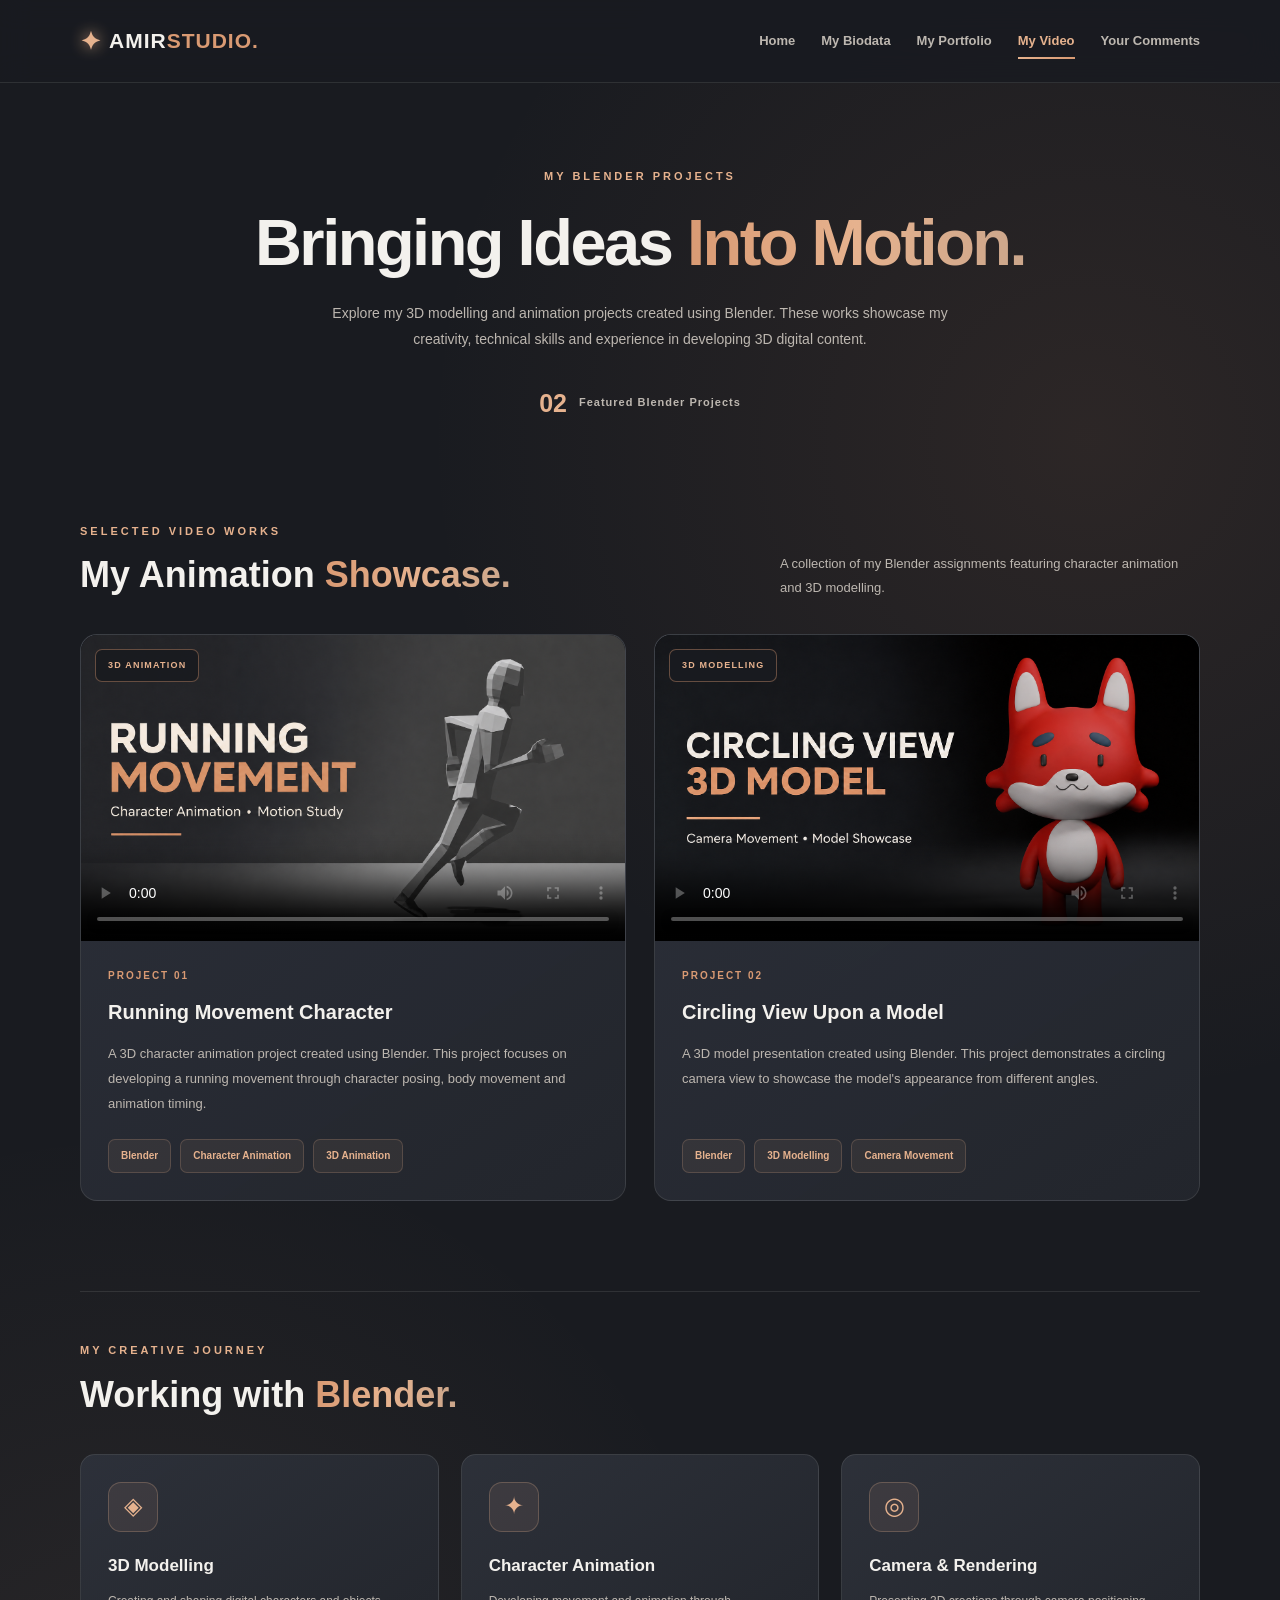
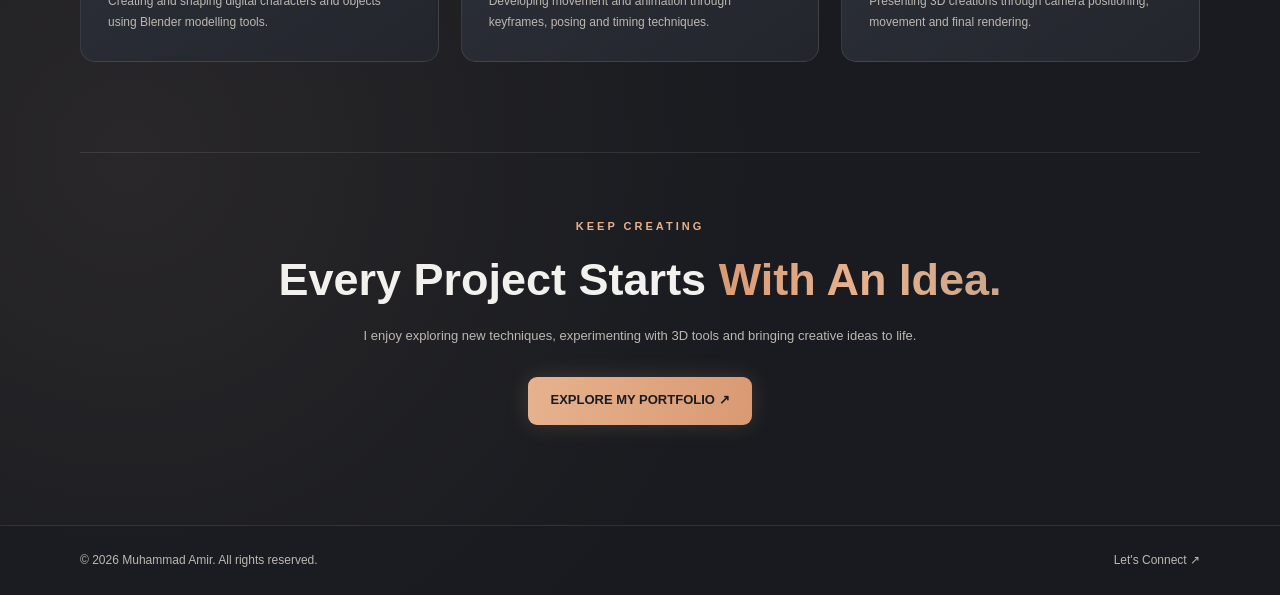
==== commit 2f495189: "Add files via upload" ====
--- a/video.html
+++ b/video.html
@@ -2,24 +2,18 @@
 <html lang="en">
 
 <head>
-
     <meta charset="UTF-8">
-
     <meta name="viewport" content="width=device-width, initial-scale=1.0">
 
     <title>My Video | AMIR STUDIO</title>
 
     <link rel="stylesheet" href="css/style.css">
-
     <script src="js/script.js" defer></script>
-
 </head>
 
 <body class="video-page">
 
-
     <!-- NAVIGATION BAR -->
-
     <header class="site-header">
 
         <div class="container nav-container">
@@ -30,30 +24,20 @@
             </a>
 
             <nav class="main-nav">
-
                 <a href="index.html">Home</a>
-
                 <a href="biodata.html">My Biodata</a>
-
                 <a href="portfolio.html">My Portfolio</a>
-
                 <a href="video.html" class="active">My Video</a>
-
                 <a href="comments.html">Your Comments</a>
-
             </nav>
 
         </div>
 
     </header>
 
-
-
     <main>
 
-
         <!-- VIDEO HERO -->
-
         <section class="video-hero container">
 
             <p class="section-label">
@@ -66,12 +50,10 @@
             </h1>
 
             <p class="video-intro">
-
                 Explore my 3D modelling and animation projects
                 created using Blender. These works showcase
                 my creativity, technical skills and experience
                 in developing 3D digital content.
-
             </p>
 
             <div class="video-count">
@@ -86,16 +68,10 @@
 
         </section>
 
-
-
-
         <!-- BLENDER PROJECTS -->
-
         <section class="blender-projects container">
 
-
             <!-- SECTION HEADING -->
-
             <div class="video-section-heading">
 
                 <div>
@@ -119,24 +95,13 @@
 
             </div>
 
-
-
-
             <!-- VIDEO GRID -->
-
             <div class="blender-video-grid">
 
-
-                <!-- =================================
-                     PROJECT 01
-                     RUNNING MOVEMENT CHARACTER
-                ================================== -->
-
+                <!-- PROJECT 01: RUNNING MOVEMENT CHARACTER -->
                 <article class="blender-video-card">
 
-
-                    <!-- VIDEO PLAYER -->
-
+                    <!-- VIDEO PLAYER WITH THUMBNAIL -->
                     <div class="blender-video-frame">
 
                         <span class="blender-video-label">
@@ -147,6 +112,7 @@
                             controls
                             preload="metadata"
                             playsinline
+                            poster="images/running-thumbnail.png"
                         >
 
                             <source
@@ -160,76 +126,50 @@
 
                     </div>
 
-
-
                     <!-- VIDEO INFORMATION -->
-
                     <div class="blender-video-info">
-
 
                         <span class="blender-project-number">
                             PROJECT 01
                         </span>
 
-
                         <h3>
                             Running Movement Character
                         </h3>
 
-
                         <p>
-
                             A 3D character animation project
                             created using Blender. This project
                             focuses on developing a running
                             movement through character posing,
                             body movement and animation timing.
-
                         </p>
 
-
-
-                        <!-- PROJECT TAGS -->
-
                         <div class="blender-video-tags">
-
                             <span>Blender</span>
-
                             <span>Character Animation</span>
-
                             <span>3D Animation</span>
-
                         </div>
 
-
                     </div>
 
                 </article>
 
-
-
-
-                <!-- =================================
-                     PROJECT 02
-                     CIRCLING VIEW UPON A MODEL
-                ================================== -->
-
+                <!-- PROJECT 02: CIRCLING VIEW UPON A MODEL -->
                 <article class="blender-video-card">
 
-
-                    <!-- VIDEO PLAYER -->
-
+                    <!-- VIDEO PLAYER WITH THUMBNAIL -->
                     <div class="blender-video-frame">
 
                         <span class="blender-video-label">
                             3D MODELLING
                         </span>
-
 
                         <video
                             controls
                             preload="metadata"
                             playsinline
+                            poster="images/circling-thumbnail.png"
                         >
 
                             <source
@@ -243,64 +183,41 @@
 
                     </div>
 
-
-
                     <!-- VIDEO INFORMATION -->
-
                     <div class="blender-video-info">
-
 
                         <span class="blender-project-number">
                             PROJECT 02
                         </span>
 
-
                         <h3>
                             Circling View Upon a Model
                         </h3>
 
-
                         <p>
-
                             A 3D model presentation created
                             using Blender. This project
                             demonstrates a circling camera
                             view to showcase the model's
                             appearance from different angles.
-
                         </p>
 
-
-
-                        <!-- PROJECT TAGS -->
-
                         <div class="blender-video-tags">
-
                             <span>Blender</span>
-
                             <span>3D Modelling</span>
-
                             <span>Camera Movement</span>
-
                         </div>
 
-
                     </div>
 
                 </article>
 
-
             </div>
 
         </section>
 
-
-
-
         <!-- CREATIVE PROCESS -->
-
         <section class="video-process-section container">
-
 
             <div class="video-section-heading">
 
@@ -319,10 +236,7 @@
 
             </div>
 
-
-
             <div class="video-process-grid">
-
 
                 <div class="video-process-card">
 
@@ -340,8 +254,6 @@
 
                 </div>
 
-
-
                 <div class="video-process-card">
 
                     <div class="video-process-icon">
@@ -358,15 +270,13 @@
 
                 </div>
 
-
-
                 <div class="video-process-card">
 
                     <div class="video-process-icon">
                         ◎
                     </div>
 
-                    <h3>Camera & Rendering</h3>
+                    <h3>Camera &amp; Rendering</h3>
 
                     <p>
                         Presenting 3D creations through
@@ -376,16 +286,11 @@
 
                 </div>
 
-
             </div>
 
         </section>
 
-
-
-
         <!-- CLOSING -->
-
         <section class="video-closing container">
 
             <p class="section-label">
@@ -398,29 +303,20 @@
             </h2>
 
             <p>
-
                 I enjoy exploring new techniques,
                 experimenting with 3D tools and
                 bringing creative ideas to life.
-
             </p>
 
             <a href="portfolio.html" class="btn btn-primary">
-
                 EXPLORE MY PORTFOLIO ↗
-
             </a>
 
         </section>
 
-
     </main>
 
-
-
-
     <!-- FOOTER -->
-
     <footer class="site-footer">
 
         <div class="container footer-content">
@@ -437,7 +333,5 @@
 
     </footer>
 
-
 </body>
-
 </html>
